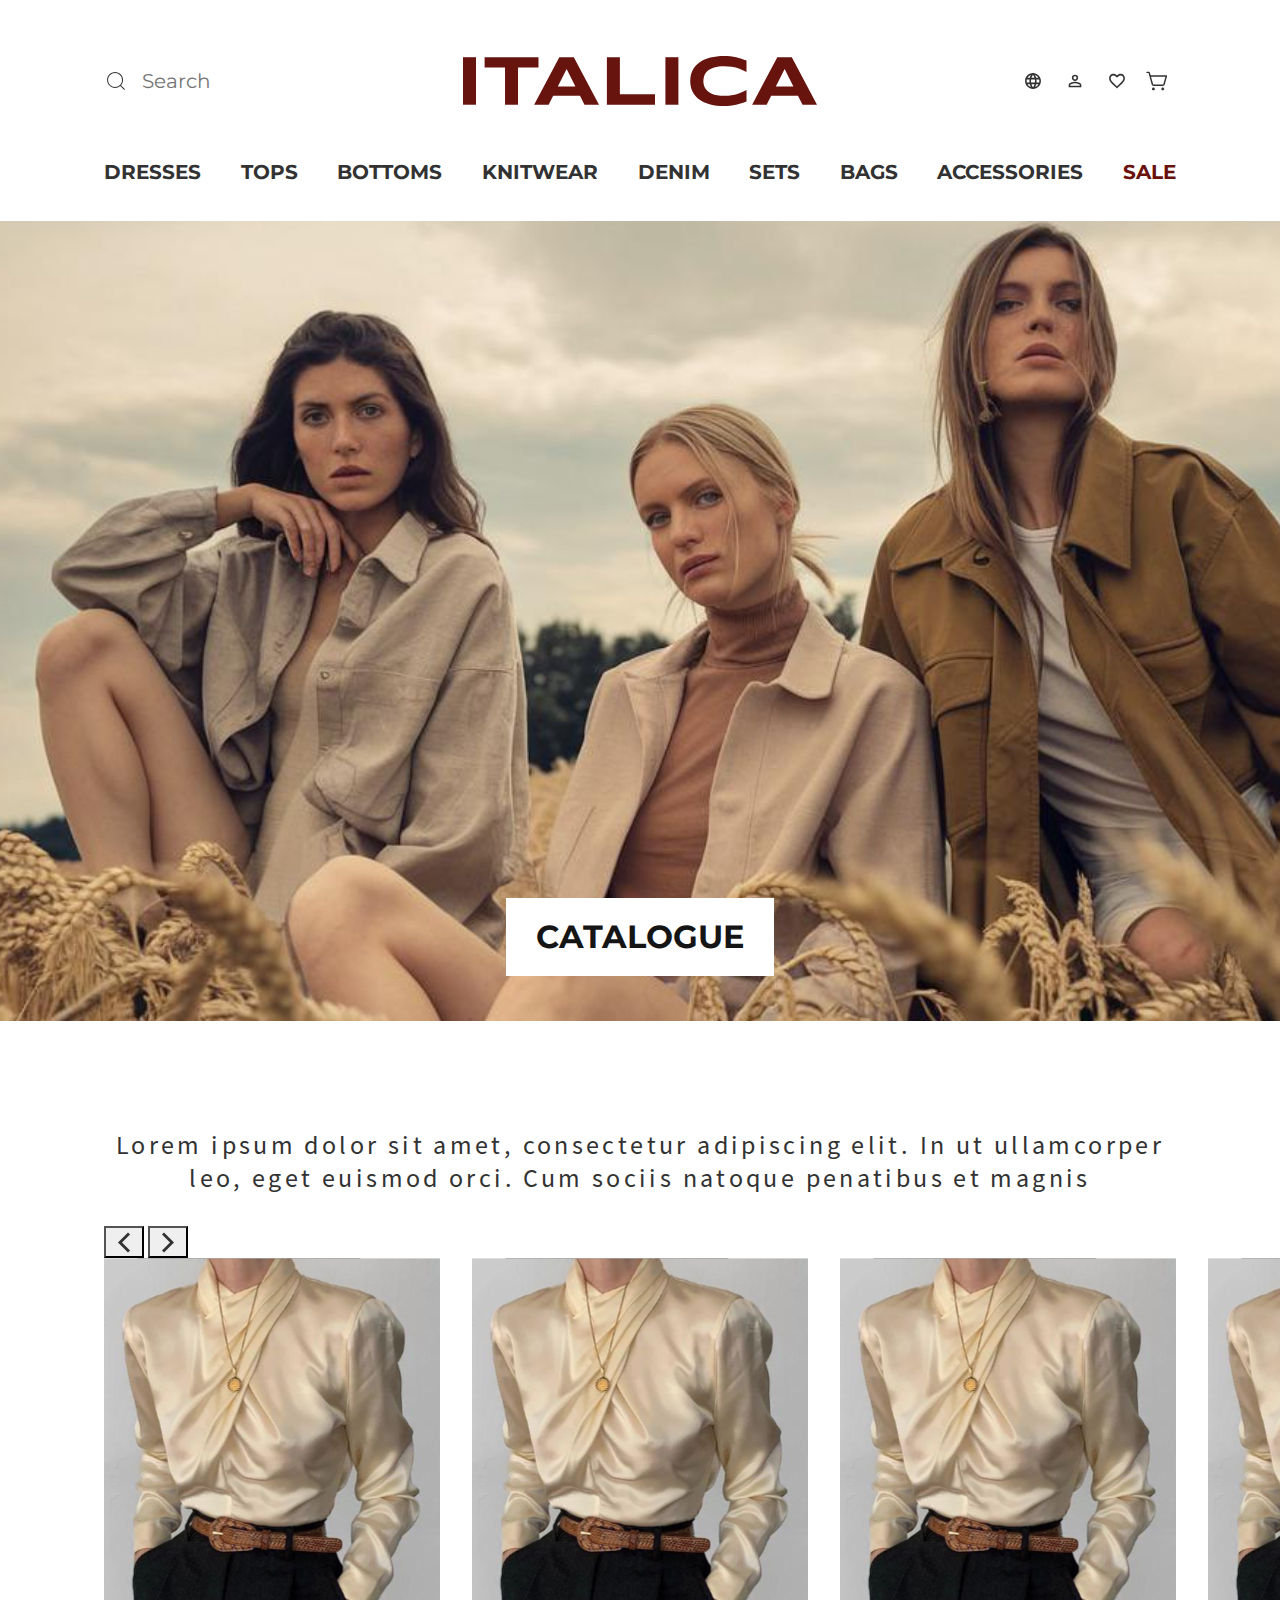
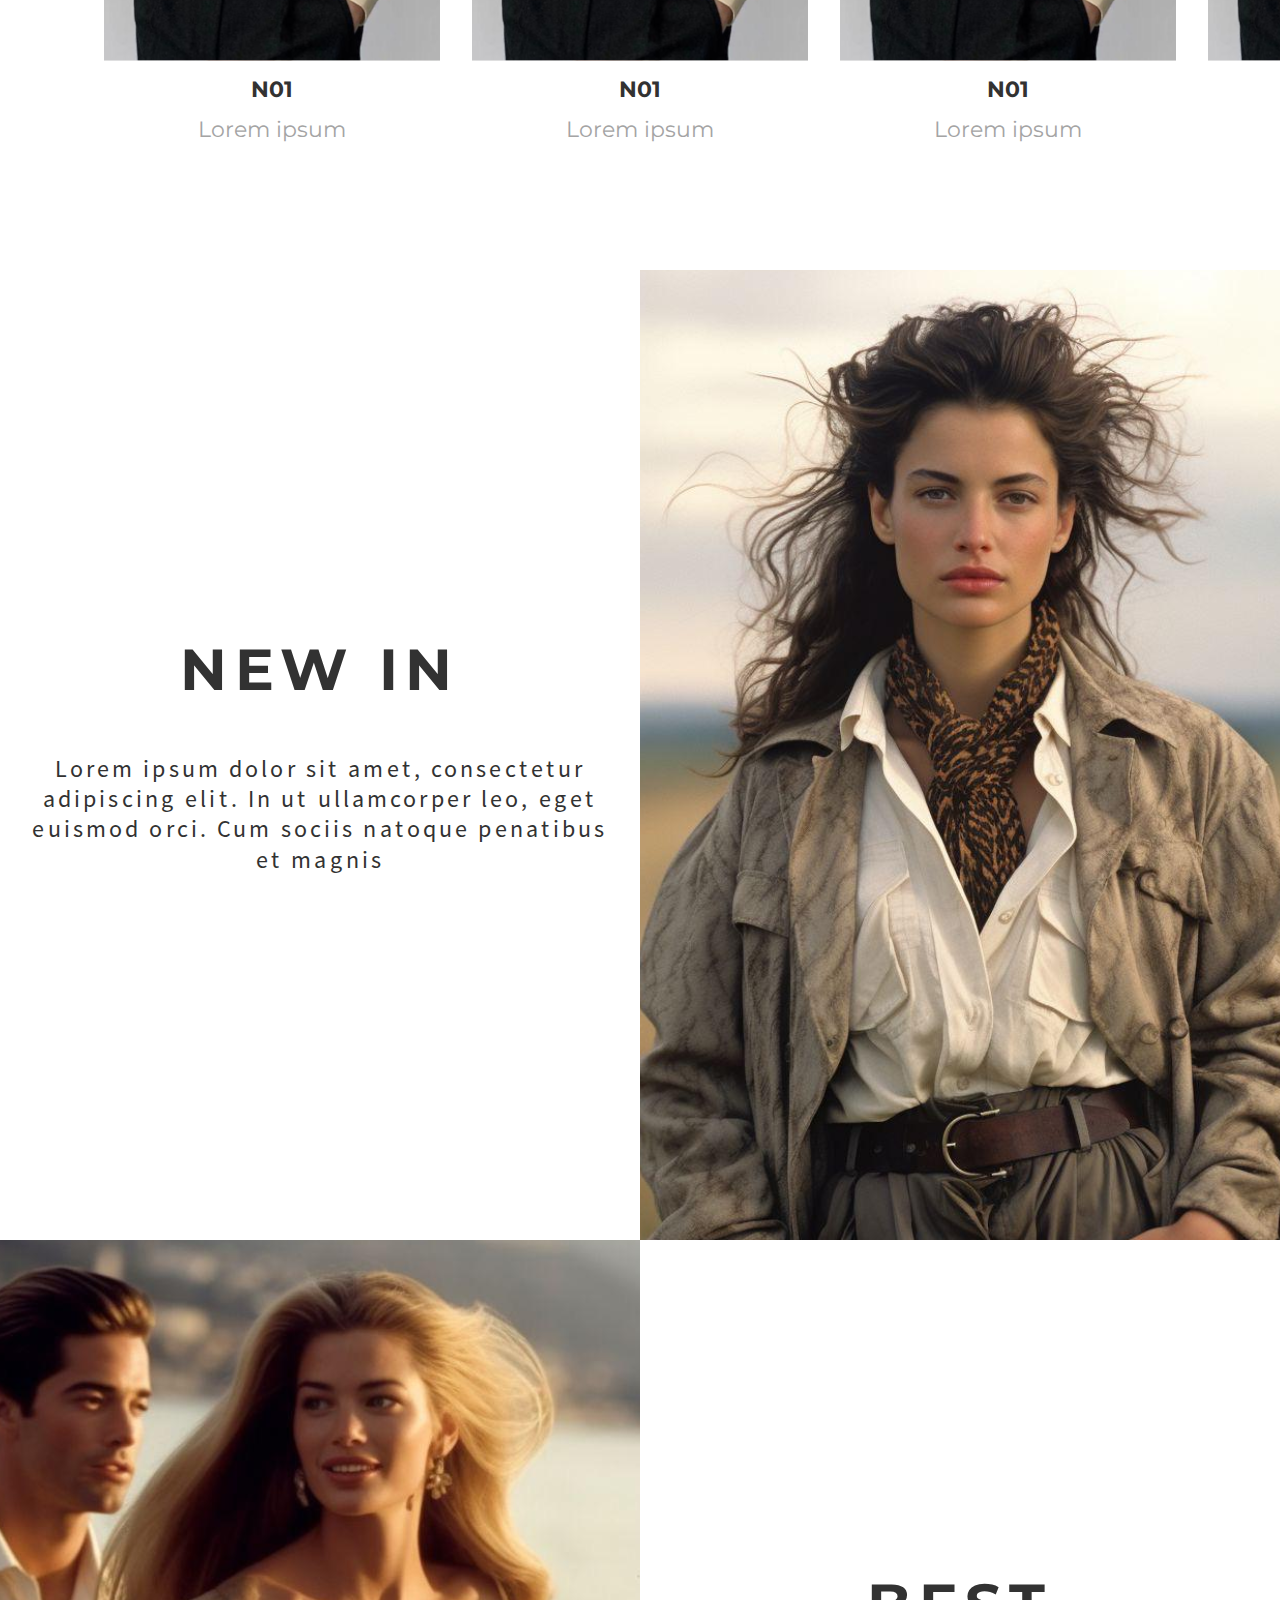
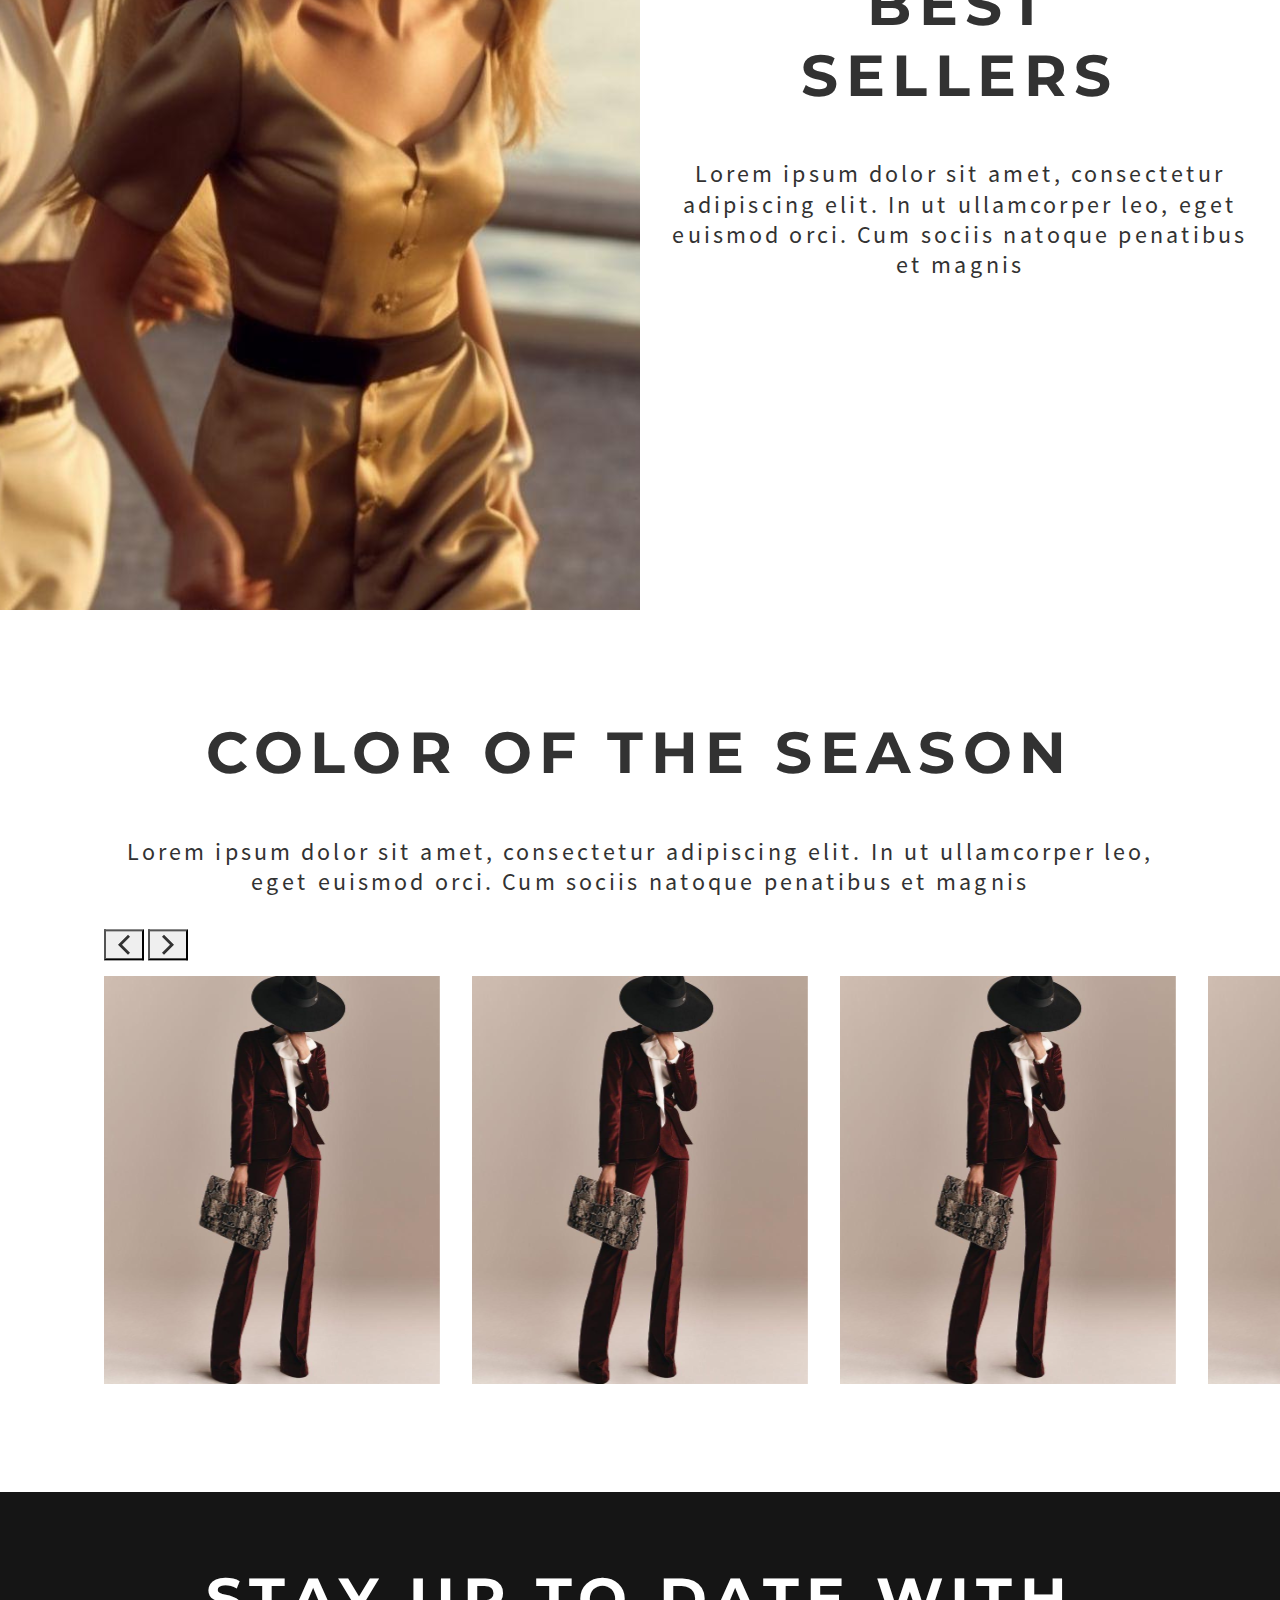
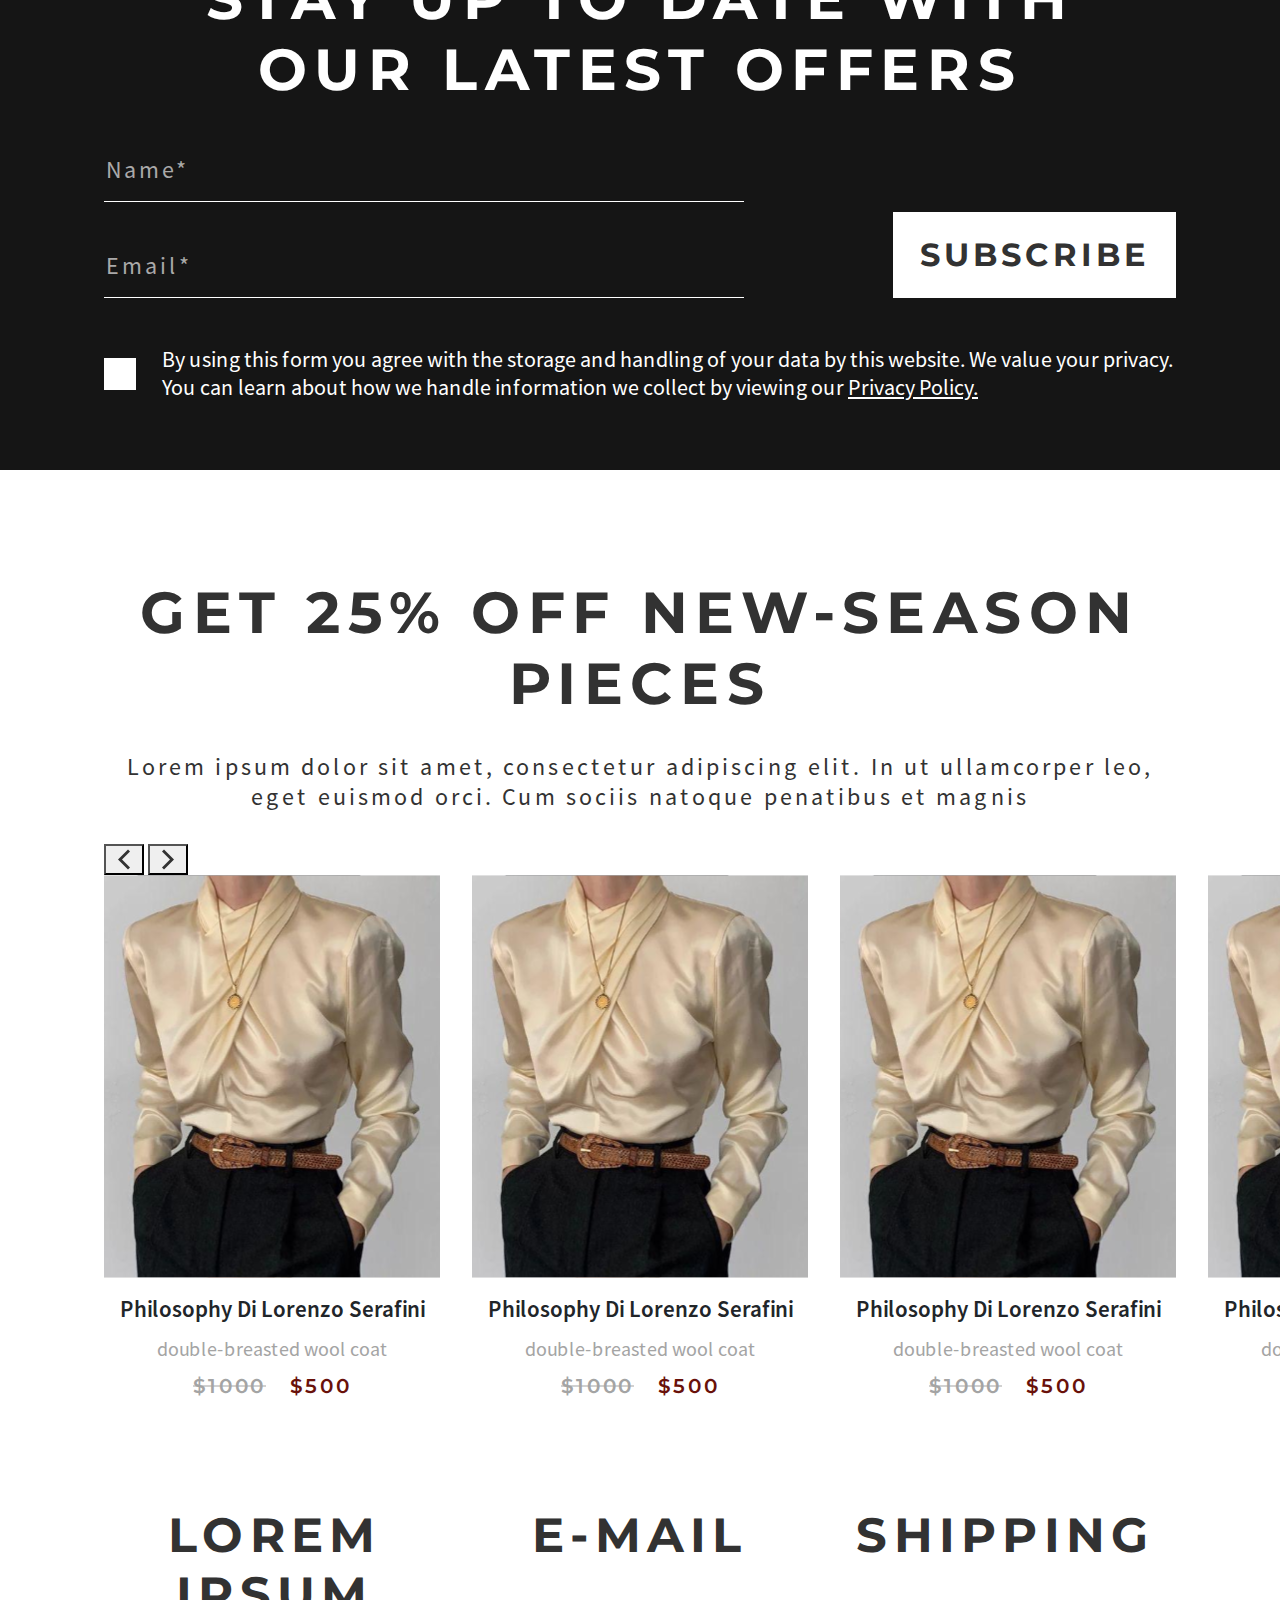
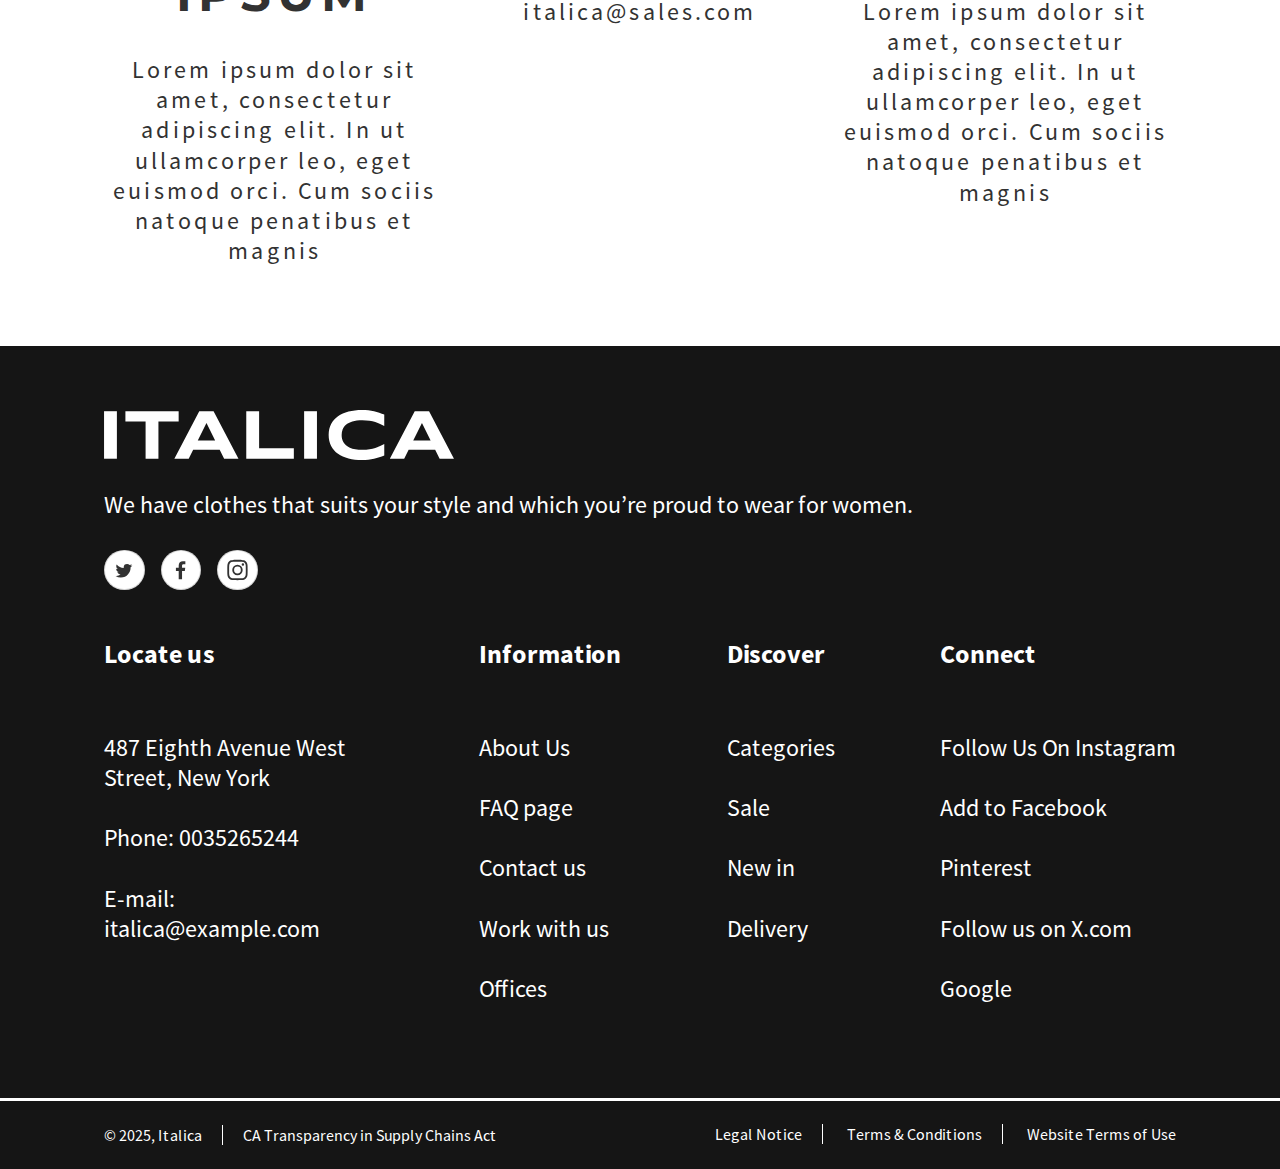
==== index.html @ cd28554a "Initial commit" ====
<!doctype html>
<html lang="en">
  <head>
    <meta charset="utf-8">
    <meta name="viewport" content="width=device-width, initial-scale=1">
    <title>Italica</title>
    <!-- Links -->
    <link href="https://cdn.jsdelivr.net/npm/bootstrap@5.3.3/dist/css/bootstrap.min.css" rel="stylesheet" integrity="sha384-QWTKZyjpPEjISv5WaRU9OFeRpok6YctnYmDr5pNlyT2bRjXh0JMhjY6hW+ALEwIH" crossorigin="anonymous">
    <link rel="stylesheet" href="assets/css/slick.css">
    <link rel="stylesheet" href="style.css">
  </head>
  <body>
    <!-- Content -->
    <!--Head-->
    <head>
        <!--Nav-->
        <nav class="top-nav">
            <div class="container">
                <div class="top-nav-wrapper row">
                    <div class="col">
                        <div class="top-nav-search">                     
                            <form action="#">
                                <button type="submit" class="nav-search-btn">
                                    <img src="assets/img/circum_search.svg" alt="loop" type="submit">
                                </button>      
                                <input type="text" placeholder="Search">
                            </form>
                        </div>
                    </div>
                    <div class="col top-nav-logo-wrapper">
                        <div class="top-nav-logo">
                            <a href="#">
                                <img src="assets/img/logo.svg" alt="logo">
                            </a>
                        </div>
                    </div>
                    <div class="col top-nav-buttons-wrapper">
                        <div class="top-nav-buttons">
                            <a href="#">
                                <img src="assets/img/language.svg" alt="language">
                            </a>
                            <a href="#">
                                <img src="assets/img/Profile.svg" alt="profile">
                            </a>
                            <a href="#">
                                <img src="assets/img/heart.svg" alt="heart">
                            </a>
                            <a href="#">
                                <img src="assets/img/cart.svg" alt="cart">
                            </a>        
                        </div>
                    </div>       
                </div>
            </div>
        </nav>
        <!--Cat-Nav-->
        <div class="cat-nav">
            <div class="container">
                <div class="cat-nav-wrapper">
                    <div class="cat-nav-item">
                        <a href="#">Dresses</a>
                    </div>
                    <div class="cat-nav-item">
                        <a href="#">Tops</a>
                    </div>
                    <div class="cat-nav-item">
                        <a href="#">BOTTOMS</a>
                    </div>
                    <div class="cat-nav-item">
                        <a href="#">KNitwear</a>
                    </div>
                    <div class="cat-nav-item">
                        <a href="#">denim</a>
                    </div>
                    <div class="cat-nav-item">
                        <a href="#">Sets</a>
                    </div>
                    <div class="cat-nav-item">
                        <a href="#">bags</a>
                    </div>
                    <div class="cat-nav-item">
                        <a href="#">Accessories</a>
                    </div>
                    <div class="cat-nav-item colored">
                        <a href="#">SALE</a>
                    </div>
                </div>
            </div>
        </div>
    </head>
    <!--Main-->
    <main>
        <!--Banner-->
        <section class="banner"
        style="background-image: url('assets/img/banner.svg');">
            <div class="container">
                <div class="banner-content">
                    <a href="#">
                        <button class="banner-btn">CATALOGUE</button>
                    </a>
                </div>
            </div>
        </section>
        <!--Products-->
        <section class="products">
            <div class="container">
                <div class="products-title">
                    <p>Lorem ipsum dolor sit amet, consectetur adipiscing elit. In ut ullamcorper leo, eget euismod orci. Cum sociis natoque penatibus et magnis</p>
                </div>
                <div class="products-slider-wrapper">
                    <button class="products-prev">
                        <svg xmlns="http://www.w3.org/2000/svg" width="24" height="25" fill="none" viewBox="0 0 24 25">
                            <path fill="#323232" d="m18 20.5-2 2-10-9.999L16 2.5l2 2-8 8 8 8Z"/>
                        </svg>                          
                    </button>
                    <button class="products-next">
                        <svg xmlns="http://www.w3.org/2000/svg" width="24" height="25" fill="none" viewBox="0 0 24 25">
                            <path fill="#323232" d="m6 20.5 2 2 10-9.999L8 2.5l-2 2 8 8-8 8Z"/>
                        </svg>                          
                    </button>                      
                    <div class="products-slider">
                        <div class="products-slide">
                            <div class="products-slide-image"
                            style="background: url(assets/img/product1.svg);">
                                <a href="#"></a>
                            </div>
                            <h3>N01</h3>
                            <p>Lorem ipsum</p>
                        </div>
                        <div class="products-slide">
                            <div class="products-slide-image"
                            style="background: url(assets/img/product1.svg);">
                                <a href="#"></a>
                            </div>
                            <h3>N01</h3>
                            <p>Lorem ipsum</p>
                        </div>
                        <div class="products-slide">
                            <div class="products-slide-image"
                            style="background: url(assets/img/product1.svg);">
                                <a href="#"></a>
                            </div>
                            <h3>N01</h3>
                            <p>Lorem ipsum</p>
                        </div>
                        <div class="products-slide">
                            <div class="products-slide-image"
                            style="background: url(assets/img/product1.svg);">
                                <a href="#"></a>
                            </div>
                            <h3>N01</h3>
                            <p>Lorem ipsum</p>
                        </div>
                        <div class="products-slide">
                            <div class="products-slide-image"
                            style="background: url(assets/img/product1.svg);">
                                <a href="#"></a>
                            </div>
                            <h3>N01</h3>
                            <p>Lorem ipsum</p>
                        </div>                
                    </div>
                </div>
            </div>
        </section>
        <!--Blocks-->
        <section class="blocks">
            <div class="blocks-item row">
                <div class="col-6">
                    <div class="blocks-text">
                        <h2>NEW IN</h2>
                        <p>Lorem ipsum dolor sit amet, consectetur adipiscing elit. In ut ullamcorper leo, eget euismod orci. Cum sociis natoque penatibus et magnis</p>
                    </div>
                </div>
                <div class="col-6">
                    <div class="blocks-image"
                    style="background: url(assets/img/block1.svg);">
                    </div>
                </div>
            </div>
            <div class="blocks-item row">
                <div class="col-6">
                    <div class="blocks-image"
                    style="background: url(assets/img/block2.svg);">
                    </div>
                </div>
                <div class="col-6">
                    <div class="blocks-text">
                        <h2>BEST <br> SELLERS</h2>
                        <p>Lorem ipsum dolor sit amet, consectetur adipiscing elit. In ut ullamcorper leo, eget euismod orci. Cum sociis natoque penatibus et magnis</p>
                    </div>
                </div>     
            </div>
        </section>
        <!--Season-->
        <section class="season">
            <div class="container">
                <div class="season-title">
                    <h2>Color of the season</h2>
                    <p>Lorem ipsum dolor sit amet, consectetur adipiscing elit. In ut ullamcorper leo, eget euismod orci. Cum sociis natoque penatibus et magnis</p>
                </div>
                <div class="season-slider-wrapper">
                    <button class="season-prev">
                        <svg xmlns="http://www.w3.org/2000/svg" width="24" height="25" fill="none" viewBox="0 0 24 25">
                            <path fill="#323232" d="m18 20.5-2 2-10-9.999L16 2.5l2 2-8 8 8 8Z"/>
                        </svg>                          
                    </button>
                    <button class="season-next">
                        <svg xmlns="http://www.w3.org/2000/svg" width="24" height="25" fill="none" viewBox="0 0 24 25">
                            <path fill="#323232" d="m6 20.5 2 2 10-9.999L8 2.5l-2 2 8 8-8 8Z"/>
                        </svg>                          
                    </button>                      
                    <div class="season-slider">
                        <div class="season-slide">
                            <div class="season-slide-image"
                            style="background: url(assets/img/season.svg);">
                                <a href="#"></a>
                            </div>
                        </div>    
                        <div class="season-slide">
                            <div class="season-slide-image"
                            style="background: url(assets/img/season.svg);">
                                <a href="#"></a>
                            </div>
                        </div>   
                        <div class="season-slide">
                            <div class="season-slide-image"
                            style="background: url(assets/img/season.svg);">
                                <a href="#"></a>
                            </div>
                        </div>   
                        <div class="season-slide">
                            <div class="season-slide-image"
                            style="background: url(assets/img/season.svg);">
                                <a href="#"></a>
                            </div>
                        </div>           
                    </div>
                </div>
            </div>
        </section>
        <!--Offer-->
        <section class="offer">
            <div class="container">
                <h2>STAY UP TO DATE WITH <br> OUR LATEST OFFERS</h2>
                <form action="#" class="offer-form">
                    <div class="offer-form-inputs">
                        <input type="text" placeholder="Name*" required>
                        <input type="text" placeholder="Email*" class="offer-form-input-mail" required>
                        <button type="submit" class="offer-form-btn">SUBSCRIBE</button>
                    </div>                   
                    <div class="offer-form-privacy">
                        <label class="custom-checkbox">
                            <input type="checkbox" class="custom-checkbox-input" required>
                            <span class="custom-checkbox-box"></span>
                        </label> 
                        <p>By using this form you agree with the storage and handling of your data by this website. 
                            We value your privacy. You can learn about how we handle information we collect by
                             viewing our <a href="#">Privacy Policy.</a></p>
                    </div>             
                </form>
            </div>
        </section>
        <!--Sales-->
        <section class="sales">
            <div class="container">
                <div class="sales-title">
                    <h2>Get 25% off new-season pieces</h2>
                    <p>Lorem ipsum dolor sit amet, consectetur adipiscing elit. In ut ullamcorper leo, eget euismod orci. Cum sociis natoque penatibus et magnis</p>
                </div>
                <div class="sales-slider-wrapper">
                    <button class="sales-prev">
                        <svg xmlns="http://www.w3.org/2000/svg" width="24" height="25" fill="none" viewBox="0 0 24 25">
                            <path fill="#323232" d="m18 20.5-2 2-10-9.999L16 2.5l2 2-8 8 8 8Z"/>
                        </svg>                          
                    </button>
                    <button class="sales-next">
                        <svg xmlns="http://www.w3.org/2000/svg" width="24" height="25" fill="none" viewBox="0 0 24 25">
                            <path fill="#323232" d="m6 20.5 2 2 10-9.999L8 2.5l-2 2 8 8-8 8Z"/>
                        </svg>                          
                    </button>                      
                    <div class="sales-slider">
                        <div class="sales-slide">
                            <div class="sales-slide-image"
                            style="background: url(assets/img/product1.svg);">
                                <a href="#"></a>
                            </div>
                            <h3>Philosophy Di Lorenzo Serafini</h3>
                            <p>double-breasted wool coat</p>
                            <div class="sales-slide-price">
                                <span class="sales-slide-price-1">$1000</span>
                                <span class="sales-slide-price-2">$500</span>
                            </div>
                        </div>
                        <div class="sales-slide">
                            <div class="sales-slide-image"
                            style="background: url(assets/img/product1.svg);">
                                <a href="#"></a>
                            </div>
                            <h3>Philosophy Di Lorenzo Serafini</h3>
                            <p>double-breasted wool coat</p>
                            <div class="sales-slide-price">
                                <span class="sales-slide-price-1">$1000</span>
                                <span class="sales-slide-price-2">$500</span>
                            </div>
                        </div>
                        <div class="sales-slide">
                            <div class="sales-slide-image"
                            style="background: url(assets/img/product1.svg);">
                                <a href="#"></a>
                            </div>
                            <h3>Philosophy Di Lorenzo Serafini</h3>
                            <p>double-breasted wool coat</p>
                            <div class="sales-slide-price">
                                <span class="sales-slide-price-1">$1000</span>
                                <span class="sales-slide-price-2">$500</span>
                            </div>
                        </div>
                        <div class="sales-slide">
                            <div class="sales-slide-image"
                            style="background: url(assets/img/product1.svg);">
                                <a href="#"></a>
                            </div>
                            <h3>Philosophy Di Lorenzo Serafini</h3>
                            <p>double-breasted wool coat</p>
                            <div class="sales-slide-price">
                                <span class="sales-slide-price-1">$1000</span>
                                <span class="sales-slide-price-2">$500</span>
                            </div>
                        </div>
                        <div class="sales-slide">
                            <div class="sales-slide-image"
                            style="background: url(assets/img/product1.svg);">
                                <a href="#"></a>
                            </div>
                            <h3>Philosophy Di Lorenzo Serafini</h3>
                            <p>double-breasted wool coat</p>
                            <div class="sales-slide-price">
                                <span class="sales-slide-price-1">$1000</span>
                                <span class="sales-slide-price-2">$500</span>
                            </div>
                        </div>                
                    </div>
                </div>
            </div>
        </section>
        <!--Info-->
        <section class="info">
            <div class="container">
                <div class="info-items-wrapper row">
                    <div class="col-xl-4">
                        <div class="info-item">
                            <h3>Lorem ipsum</h3>
                            <p>Lorem ipsum dolor sit amet, consectetur adipiscing elit. In ut ullamcorper leo, eget euismod orci. Cum sociis natoque penatibus et magnis</p>
                        </div>
                    </div>
                    <div class="col-xl-4">
                        <div class="info-item">
                            <h3>E-MAIL</h3>
                            <a href="#">italica@sales.com</a>
                        </div>
                    </div>
                    <div class="col-xl-4">
                        <div class="info-item">
                            <h3>Shipping</h3>
                            <p>Lorem ipsum dolor sit amet, consectetur adipiscing elit. In ut ullamcorper leo, eget euismod orci. Cum sociis natoque penatibus et magnis</p>
                        </div>  
                    </div>
                </div>
            </div>
        </section>
    </main>
    <!--Footer-->
    <footer>
        <div class="container">
            <div class="footer-content-wrapper">
                <div class="footer-col footer-first-col">
                    <img src="assets/img/footer-logo.svg" class="footer-logo" alt="logo">
                    <p>We have clothes that suits your style and which you’re proud to wear for women.</p>
                    <div class="footer-buttons">
                        <a href="#">
                            <div class="footer-button">
                                <svg xmlns="http://www.w3.org/2000/svg" width="18" height="15" fill="none" viewBox="0 0 18 15">
                                    <path fill="#323232" d="M17.312 2.474a7.654 7.654 0 0 1-1.99.558c.698-.419 1.256-1.082 1.5-1.885a7.566 7.566 0 0 1-2.2.838A3.48 3.48 0 0 0 12.11.902a3.428 3.428 0 0 0-3.422 3.422c0 .28.035.524.105.769a9.784 9.784 0 0 1-7.089-3.597c-.28.524-.454 1.082-.454 1.711A3.42 3.42 0 0 0 2.786 6.07a4.04 4.04 0 0 1-1.572-.419v.035a3.45 3.45 0 0 0 2.759 3.387c-.28.07-.594.105-.908.105-.21 0-.454-.035-.664-.07.454 1.362 1.711 2.375 3.213 2.375-1.187.907-2.654 1.466-4.26 1.466-.28 0-.559 0-.803-.035a9.717 9.717 0 0 0 5.272 1.537c6.32 0 9.778-5.238 9.778-9.777V4.22a6.272 6.272 0 0 0 1.71-1.746Z"/>
                                </svg>  
                            </div>                         
                        </a>
                        <a href="#">
                            <div class="footer-button">
                                <svg xmlns="http://www.w3.org/2000/svg" width="11" height="19" fill="none" viewBox="0 0 11 19">
                                    <path fill="#323232" d="M3.708 18.318v-8.293H.917V6.793h2.79V4.41c0-2.766 1.69-4.272 4.157-4.272 1.182 0 2.198.088 2.494.127v2.89l-1.711.001c-1.342 0-1.602.638-1.602 1.574v2.063h3.2l-.416 3.232H7.045v8.293H3.708Z"/>
                                </svg>  
                            </div>                                
                        </a>
                        <a href="#">
                            <div class="footer-button">
                                <svg xmlns="http://www.w3.org/2000/svg" width="21" height="22" fill="none" viewBox="0 0 21 22">
                                    <path fill="#323232" d="M10.462 2.67c2.713 0 3.034.011 4.106.06a5.637 5.637 0 0 1 1.887.35 3.364 3.364 0 0 1 1.929 1.928c.224.605.342 1.243.35 1.887.048 1.072.059 1.394.059 4.107s-.01 3.034-.06 4.106a5.635 5.635 0 0 1-.349 1.887 3.364 3.364 0 0 1-1.929 1.929 5.638 5.638 0 0 1-1.887.35c-1.071.048-1.392.058-4.106.058-2.713 0-3.035-.01-4.106-.059a5.638 5.638 0 0 1-1.887-.35 3.366 3.366 0 0 1-1.929-1.928 5.636 5.636 0 0 1-.35-1.887c-.048-1.072-.059-1.393-.059-4.106s.01-3.035.06-4.107a5.637 5.637 0 0 1 .35-1.887A3.365 3.365 0 0 1 4.468 3.08a5.637 5.637 0 0 1 1.887-.35c1.072-.049 1.393-.06 4.106-.06Zm0-1.83c-2.758 0-3.105.01-4.19.06a7.46 7.46 0 0 0-2.467.473 4.977 4.977 0 0 0-1.799 1.172 4.978 4.978 0 0 0-1.173 1.8 7.46 7.46 0 0 0-.472 2.468C.312 7.896.3 8.243.3 11s.011 3.106.06 4.19a7.46 7.46 0 0 0 .473 2.467 4.977 4.977 0 0 0 1.172 1.8 4.978 4.978 0 0 0 1.8 1.172 7.46 7.46 0 0 0 2.468.472c1.084.049 1.43.061 4.189.061 2.76 0 3.106-.011 4.19-.06a7.46 7.46 0 0 0 2.467-.473 5.202 5.202 0 0 0 2.971-2.973c.296-.79.456-1.624.472-2.467.049-1.083.06-1.43.06-4.189 0-2.758-.011-3.105-.06-4.19a7.46 7.46 0 0 0-.473-2.467 4.978 4.978 0 0 0-1.172-1.8 4.978 4.978 0 0 0-1.8-1.172A7.46 7.46 0 0 0 14.651.9C13.567.85 13.22.84 10.461.84Z"/>
                                    <path fill="#323232" d="M10.464 5.785a5.218 5.218 0 1 0 0 10.436 5.218 5.218 0 0 0 0-10.436Zm0 8.605a3.387 3.387 0 1 1 0-6.774 3.387 3.387 0 0 1 0 6.774Zm5.423-7.593a1.22 1.22 0 1 0 0-2.439 1.22 1.22 0 0 0 0 2.44Z"/>
                                </svg>   
                            </div>                                                           
                        </a>
                    </div>
                </div>
                <div class="footer-col">
                    <h6>Locate us</h6>
                    <p>487 Eighth Avenue West Street, New York</p>
                    <p>Phone: 0035265244</p>
                    <p>E-mail: italica@example.com</p>
                </div>
                <div class="footer-col footer-def-col">
                    <h6>Information</h6>
                    <a href="#">About Us</a>
                    <a href="#">FAQ page</a>
                    <a href="#">Contact us</a>
                    <a href="#">Work with us</a>
                    <a href="#">Offices</a>
                </div>
                <div class="footer-col footer-def-col">
                    <h6>Discover</h6>
                    <a href="#">Categories</a>
                    <a href="#">Sale</a>
                    <a href="#">New in</a>
                    <a href="#">Delivery</a>
                </div>
                <div class="footer-col footer-def-col">
                    <h6>Connect</h6>
                    <a href="#">Follow Us On Instagram</a>
                    <a href="#">Add to Facebook</a>
                    <a href="#">Pinterest</a>
                    <a href="#">Follow us on X.com</a>
                    <a href="#">Google</a>
                </div>
            </div>      
        </div>
        <div class="footer-devider"></div>
        <div class="container">
            <div class="footer-lower">
                <div class="footer-copy">
                    <p>© 2025, Italica</p>
                    <p>CA Transparency in Supply Chains Act</p>
                </div>
                <div class="footer-lower-links">
                    <a href="#">Legal Notice</a>
                    <a href="#">Terms & Conditions</a>
                    <a href="#">Website Terms of Use</a>
                </div>
            </div>
        </div>
    </footer>
    
    <!-- Scripts -->
    <script src="https://code.jquery.com/jquery-3.7.1.min.js" integrity="sha256-/JqT3SQfawRcv/BIHPThkBvs0OEvtFFmqPF/lYI/Cxo=" crossorigin="anonymous"></script>
    <script src="https://cdn.jsdelivr.net/npm/@popperjs/core@2.11.8/dist/umd/popper.min.js" integrity="sha384-I7E8VVD/ismYTF4hNIPjVp/Zjvgyol6VFvRkX/vR+Vc4jQkC+hVqc2pM8ODewa9r" crossorigin="anonymous"></script>
    <script src="https://cdn.jsdelivr.net/npm/bootstrap@5.3.3/dist/js/bootstrap.min.js" integrity="sha384-0pUGZvbkm6XF6gxjEnlmuGrJXVbNuzT9qBBavbLwCsOGabYfZo0T0to5eqruptLy" crossorigin="anonymous"></script>
    <script src="assets/js/slick.min.js"></script>
    <script src="assets/js/sliders.js"></script>
</body>
</html>
---- style.css ----
/*Fonts*/
@font-face {
    font-family: 'SourceSansPro';
    src: url('assets/fonts/SourceSansPro-Bold.woff2') format('woff2');
    font-weight: 700;
    font-style: normal;
}
  
@font-face {
    font-family: 'SourceSansPro';
    src: url('assets/fonts/SourceSansPro-Light.woff2') format('woff2');
    font-weight: 300;
    font-style: normal;
}
  
@font-face {
    font-family: 'SourceSansPro';
    src: url('assets/fonts/SourceSansPro-Regular.woff2') format('woff2');
    font-weight: 400;
    font-style: normal;
}
  
@font-face {
    font-family: 'SourceSansPro';
    src: url('assets/fonts/SourceSansPro-Semibold.woff2') format('woff2');
    font-weight: 600;
    font-style: normal;
}
  
@font-face {
    font-family: 'Montserrat';
    src: url('assets/fonts/Montserrat-Light.woff2') format('woff2');
    font-weight: 300;
    font-style: normal;
}
  
@font-face {
    font-family: 'Montserrat';
    src: url('assets/fonts/Montserrat-Medium.woff2') format('woff2');
    font-weight: 500;
    font-style: normal;
}
  
@font-face {
    font-family: 'Montserrat';
    src: url('assets/fonts/Montserrat-Bold.woff2') format('woff2');
    font-weight: 700;
    font-style: normal;
}
  
@font-face {
    font-family: 'Montserrat';
    src: url('assets/fonts/Montserrat-Regular.woff2') format('woff2');
    font-weight: 400;
    font-style: normal;
}
  
@font-face {
    font-family: 'Montserrat';
    src: url('assets/fonts/Montserrat-SemiBold.woff2') format('woff2');
    font-weight: 600;
    font-style: normal;
}
/*Global*/
body {
    font-family: 'Montserrat', sans-serif;
}

/*Nav*/
.top-nav {
    background-color: #fff;
    padding-top: 40px;
}
.top-nav-wrapper {
    display: flex;
    justify-content: space-between;
    align-items: center;
    padding: 1rem 0;
}
.nav-search-btn {
    border: 0;
    outline: 0;
    background: transparent;
    margin-right: 12px;
    padding: 0;
}
.top-nav-search form{
    display: flex;
    align-items: center;
}
.top-nav-search input {
    border: 0;
    outline: 0;
    background: transparent;
    font-size: 20px;
    font-weight: 400;
    color: #323232;
    border-bottom: 1px solid #fff;
    max-width: 240px;
}
.top-nav-search input:focus {
    border-bottom: 1px solid #A4A4A4;
}
.top-nav-logo-wrapper {
    display: flex;
    justify-content: center;
}
.top-nav-buttons-wrapper {
    display: flex;
    justify-content: flex-end;
}
.top-nav-buttons {
    display: flex;
    align-items: center;
}
.top-nav-buttons img {
    width: 20px;
    height: 20px;
    margin: 11px;
}
.top-nav-buttons a:last-child img {
    margin: 7px;
    width: 24px;
    height: 24px;
}
.top-nav-buttons a {
    transition: .3s;
    border-radius: 8px;
}
.top-nav-buttons a:hover {
    background: #F4F4F4;
}
.cat-nav {
    background-color: #fff;
}
.cat-nav-wrapper {
    display: flex;
    justify-content: space-between;
    align-items: center;
}
.cat-nav-item {
    padding: 34.5px 0;
}
.cat-nav-item a {
    text-decoration: none;
    text-transform: uppercase;
    font-weight: 700;
    color: #323232;
    font-size: 20px;
}
.cat-nav-item.colored a{
    color: #69110A;
}
/*Banner*/
.banner {
    height: 800px;
    background-position: center !important;
    background-repeat: no-repeat !important;
    background-size: cover !important;
    margin-bottom: 108px;
}
.banner .container {
    height: 100%;
}
.banner-content {
    width: 100%;
    height: 100%;
    display: flex;
    justify-content: center;
    align-items: flex-end;
    padding-bottom: 45px;
}
.banner-btn {
    background-color: #fff;
    color: #151515;
    padding: 15px 30px;
    border: 0;
    outline: 0;
    text-transform: uppercase;
    cursor: pointer;
    font-size: 32px;
    font-weight: 700;
    text-align: center;
    transition: .3s;
}
.banner-btn:hover {
    background: #323232;
    color: #fff;
}
/*Products*/
.products {
    margin-bottom: 108px;
}
.products-title {
    text-align: center;
    margin: 0 auto;
    margin-bottom: 32px;
    max-width: 1294px;
}
.products-title p {
    font-family: 'SourceSansPro';
    margin-bottom: 0;
    color: #323232;
    font-size: 26px;
    font-weight: 400;
    line-height: 32.68px;
    letter-spacing: 0.13em;
}
.products-slider-wrapper {
    position: relative;
}
.products-slide {
    text-align: center;
}
.products-slider {
    display: flex;
}
.products-slide {
    flex: 1 0 auto;
    margin-right: 60px;
}
.products-slide:last-of-type {
    margin-right: 0;
}
.products-slide-image {
    width: 100%;
    height: 480px;
    background-position: center !important;
    background-repeat: no-repeat !important;
    background-size: cover !important;
    margin-bottom: 16px;
    min-width: 400px;
    position: relative;
}
.products-slide-image a {
    width: 100%;
    height: 100%;
    position: absolute;
    left: 0;
}
.products-slide h3 {
    font-size: 22px;
    font-weight: 700;
    margin-bottom: 10px;
    color: #323232;
}
.products-slide p {
    font-size: 22px;
    font-weight: 400;
    color: #A4A4A4;
}
.products-slider-wrapper .slick-arrow {
    background: #fff;
    border: 0;
    width: 58px;
    height: 58px;
    display: flex;
    align-items: center;
    justify-content: center;
    position: absolute;
    transition: .3s;
}
.products-slider-wrapper .slick-arrow:hover{
    background: #323232;
}
.products-slider-wrapper svg path {
    transition: .3s;
}
.products-slider-wrapper .slick-arrow:hover svg path {
    fill: #fff;
}
.products-slider-wrapper .products-prev {
    top: 208px;
    left: -58px;
}
.products-slider-wrapper .products-next {
    top: 208px;
    right: -58px;
}
/*Blocks*/
.blocks {
    margin-bottom: 108px;
}
.blocks-item {
    margin: 0;
    padding: 0;
}
.blocks-item .col-6{
    padding: 0;
    margin: 0;
}
.blocks-image {
    height: 970px;
    background-position: center !important;
    background-repeat: no-repeat !important;
    background-size: cover !important;
}
.blocks-text {
    width: 100%;
    height: 100%;
    display: flex;
    flex-direction: column;
    align-items: center;
    justify-content: center;
    text-align: center;
}
.blocks-text h2 {
    font-size: 58px;
    font-weight: 700;
    line-height: 70.7px;
    letter-spacing: 0.13em;
    margin-bottom: 48px;
    text-transform: uppercase;
    color: #323232;
}
.blocks-text p {
    font-family: 'SourceSansPro';
    font-size: 24px;
    font-weight: 400;
    line-height: 30.17px;
    letter-spacing: 0.13em;
    margin-bottom: 0;
    max-width: 816px;
    color: #323232;
}
/*Season*/
.season {
    margin-bottom: 108px;
}
.season-slider-wrapper {
    position: relative;
}
.season-slide {
    text-align: center;
}
.season-slider {
    display: flex;
}
.season-slide {
    flex: 1 0 auto;
    margin-right: 71.4px;
}
.season-slide:last-of-type {
    margin-right: 0;
}
.season-slide-image {
    width: 100%;
    height: 662px;
    background-position: center !important;
    background-repeat: no-repeat !important;
    background-size: cover !important;
    min-width: 545.33px;
    position: relative;
}
.season-slide-image a {
    width: 100%;
    height: 100%;
    position: absolute;
    left: 0;
}
.season-slider-wrapper .slick-arrow {
    background: #fff;
    border: 0;
    width: 58px;
    height: 58px;
    display: flex;
    align-items: center;
    justify-content: center;
    position: absolute;
    transition: .3s;
}
.season-slider-wrapper .slick-arrow:hover{
    background: #323232;
}
.season-slider-wrapper svg path {
    transition: .3s;
}
.season-slider-wrapper .slick-arrow:hover svg path {
    fill: #fff;
}
.season-slider-wrapper .season-prev {
    top: 50%;
    left: -58px;
    transform: translateY(-50%);
}
.season-slider-wrapper .season-next {
    top: 50%;
    transform: translateY(-50%);
    right: -58px;
}
.season-title {
    text-align: center;
    margin-bottom: 48px;
}
.season-title h2 {
    font-size: 58px;
    font-weight: 700;
    line-height: 70.7px;
    letter-spacing: 0.13em;
    color: #323232;
    margin-bottom: 48px;
    text-transform: uppercase;
}
.season-title p {
    font-family: 'SourceSansPro';
    font-size: 24px;
    font-weight: 400;
    line-height: 30.17px;
    letter-spacing: 0.13em;
    margin-bottom: 0;
    max-width: 1350px;
    margin: 0 auto;
    color: #323232;
}
/*Offer*/
.offer {
    height: 578px;
    background: #151515;
    margin-bottom: 108px;
    padding: 72px 0;
    margin-bottom: 108px;
}
.offer h2 {
    font-size: 58px;
    font-weight: 700;
    line-height: 70.7px;
    letter-spacing: 0.13em;
    color: #fff;
    text-align: center;
    margin-bottom: 48px;
}
.custom-checkbox {
    display: inline-block;
    position: relative;
    width: 32px;
    min-width: 32px;
    height: 32px;
    cursor: pointer;
}
.custom-checkbox-input {
    position: absolute;
    opacity: 0;
    width: 0;
    height: 0;
    margin: 0;
}
.custom-checkbox-box {
    width: 100%;
    height: 100%;
    background-color: white;
    display: flex;
    justify-content: center;
    align-items: center;
    transition: background-color 0.3s ease;
}
.custom-checkbox-box::after {
    content: "";
    display: none;
    width: 10px;
    height: 20px;
    border: solid black;
    border-width: 0 3px 3px 0;
    transform: rotate(45deg);
    margin-top: -3px;
}

.custom-checkbox-input:checked + .custom-checkbox-box::after {
    display: block;
}
.offer-form {
    position: relative;
}
.offer-form-privacy {
    display: flex;
    align-items: center;
}
.offer-form-privacy p {
    font-family: 'SourceSansPro';
    font-size: 22px;
    font-weight: 400;
    line-height: 27.65px;
    color: #fff;
    max-width: 1200px;
    margin-left: 26px;
    margin-bottom: 0;
}
.offer-form-privacy p a {
    color: #fff;
}
.offer-form-inputs {
    display: flex;
    flex-direction: column;
    position: relative;
    width: 100%;
    margin-bottom: 48px;
}
.offer-form-inputs input {
    font-family: 'SourceSansPro';
    width: 100%;
    max-width: 794px;
    border: 0;
    outline: 0;
    background: transparent;
    border-bottom: 1px solid #fff;
    padding-bottom: 16px;
    color: #fff;
    margin-bottom: 48px;
    font-size: 24px;
    font-weight: 400;
    line-height: 30.17px;
    letter-spacing: 0.13em;
}
.offer-form-input-mail {
    margin-bottom: 0 !important;
}
.offer-form-inputs input::placeholder {
    color: #AAA9A9;
}
.offer-form-btn {
    position: absolute;
    right: 0;
    bottom: 0;
    width: 283px;
    height: 86px;
    padding: 32px 48px 32px 48px;
    text-align: center;
    background: #fff;
    font-size: 32px;
    font-weight: 700;
    letter-spacing: 0.13em;
    display: flex;
    justify-content: center;
    align-items: center;
    border: 0 !important;
    outline: 0 !important;
    color: #323232;
}

/*Sales*/
.sales {
    margin-bottom: 108px;
}
.sales-title {
    text-align: center;
    margin-bottom: 32px;
}
.sales-title h2 {
    margin-bottom: 32px;
    font-size: 58px;
    font-weight: 700;
    line-height: 70.7px;
    letter-spacing: 0.13em;
    text-transform: uppercase;
    color: #323232;
}
.sales-title p {
    font-family: 'SourceSansPro';
    font-size: 24px;
    font-weight: 400;
    line-height: 30.17px;
    letter-spacing: 0.13em;
    color: #323232;
    max-width: 1350px;
    margin: 0 auto;
}

.sales-slider-wrapper {
    position: relative;
}
.sales-slide {
    text-align: center;
}
.sales-slider {
    display: flex;
}
.sales-slide {
    flex: 1 0 auto;
    margin-right: 60px;
}
.sales-slide:last-of-type {
    margin-right: 0;
}
.sales-slide-image {
    width: 100%;
    height: 480px;
    background-position: center !important;
    background-repeat: no-repeat !important;
    background-size: cover !important;
    margin-bottom: 16px;
    min-width: 400px;
    position: relative;
}
.sales-slide-image a {
    width: 100%;
    height: 100%;
    position: absolute;
    left: 0;
}
.sales-slide h3 {
    font-family: 'SourceSansPro';
    font-size: 24px;
    font-weight: 600;
    line-height: 30.17px;
    margin-bottom: 9px;
}
.sales-slide p {
    font-family: 'SourceSansPro';
    font-size: 20px;
    font-weight: 400;
    color: #A4A4A4;
    margin-bottom: 10px;
}
.sales-slider-wrapper .slick-arrow {
    background: #fff;
    border: 0;
    width: 58px;
    height: 58px;
    display: flex;
    align-items: center;
    justify-content: center;
    position: absolute;
    transition: .3s;
}
.sales-slider-wrapper .slick-arrow:hover{
    background: #323232;
}
.sales-slider-wrapper svg path {
    transition: .3s;
}
.sales-slider-wrapper .slick-arrow:hover svg path {
    fill: #fff;
}
.sales-slider-wrapper .sales-prev {
    top: 208px;
    left: -58px;
}
.sales-slider-wrapper .sales-next {
    top: 208px;
    right: -58px;
}
.sales-slide-price {
    display: flex;
    align-items: center;
    justify-content: center;
    gap: 24px;
}
.sales-slide-price-1 {
    font-size: 20px;
    font-weight: 600;
    line-height: 24.38px;
    letter-spacing: 0.13em;
    color: #A4A4A4;
    position: relative;
}
.sales-slide-price-1::after {
    content: '';
    position: absolute;
    width: 100%;
    height: 1px;
    top: 50%;
    left: 0;
    transform: translateY(-50%);
    background: #A4A4A4;
}
.sales-slide-price-2 {
    font-size: 20px;
    font-weight: 600;
    line-height: 24.38px;
    letter-spacing: 0.13em;
    color: #69110A;
}

/*Info*/
.info {
    margin-bottom: 80px;
}
.info-item {
    text-align: center;
}
.info-item h3{
    font-size: 48px;
    font-weight: 700;
    line-height: 58.51px;
    letter-spacing: 0.13em;
    color: #323232;
    margin-bottom: 32px;
    text-transform: uppercase;
}
.info-item p {
    font-family: 'SourceSansPro';
    font-size: 24px;
    font-weight: 400;
    line-height: 30.17px;
    letter-spacing: 0.13em;
    color: #323232;
    max-width: 473px;
    margin: 0 auto;
}
.info-item a {
    font-family: 'SourceSansPro';
    font-size: 24px;
    font-weight: 400;
    line-height: 30.17px;
    letter-spacing: 0.13em;
    color: #323232;
    text-decoration: none;
    max-width: 473px;
    margin: 0 auto;
}
/*Footer*/
footer {
    background: #151515;
    padding-top: 64px;
}
.footer-col {
    color: #fff;
    display: flex;
    flex-direction: column;
}
.footer-content-wrapper {
    padding-bottom: 64px;
    display: flex;
    justify-content: space-between;
}
.footer-logo {
    margin-bottom: 30px;
}
.footer-first-col p {
    font-family: 'SourceSansPro';
    max-width: 354px;
    font-size: 24px;
    font-weight: 400;
    line-height: 30.17px;
    margin-bottom: 30px;
}
.footer-col p{
    font-family: 'SourceSansPro';
    max-width: 354px;
    font-size: 24px;
    font-weight: 400;
    line-height: 30.17px;
    margin-bottom: 30px;
    max-width: 270px;
}
.footer-col a {
    font-family: 'SourceSansPro';
    max-width: 354px;
    font-size: 24px;
    font-weight: 400;
    line-height: 30.17px;
    text-decoration: none;
    color: #fff;
}
.footer-def-col a {
    margin-bottom: 30px;
}
.footer-buttons {
    display: flex;
    align-items: center;
}
.footer-button {
    width: 40.5px;
    height: 40.5px;
    margin-right: 16px;
    background: #fff;
    border-radius: 50%;
    display: flex;  
    justify-content: center;
    align-items: center;
    border: 1.5px solid #32323233
}
.footer-col h6{
    font-family: 'SourceSansPro';
    font-size: 26px;
    font-weight: 700;
    line-height: 32.68px;
    color: #fff;
    margin-bottom: 62px;
}
.footer-devider {
    width: 100%;
    height: 3px;
    background: #fff;
}
.footer-lower {
    padding: 22px 0;
    display: flex;
    align-items: center;
    justify-content: space-between;
    width: 80%;
}
.footer-copy {
    display: flex;
    align-items: center;
}
.footer-copy p {
    font-family: 'SourceSansPro';
    font-size: 16px;
    font-weight: 400;
    line-height: 20.11px;
    color: #fff;
    margin-bottom: 0;
    margin-right: 20px;
    padding-right: 20px;
    border-right: 1px solid #fff;
}
.footer-copy p:last-child {
    border-right: 0;
    margin-right: 0;
    padding-right: 0;
}
.footer-lower-links a{
    font-family: 'SourceSansPro';
    font-size: 16px;
    font-weight: 400;
    line-height: 20.11px;
    color: #fff;
    margin-bottom: 0;
    margin-right: 20px;
    padding-right: 20px;
    border-right: 1px solid #fff;
    text-decoration: none;
}
.footer-lower-links a:last-child {
    border-right: 0;
    margin-right: 0;
    padding-right: 0;
}

/*Media Queries*/
@media (min-width: 1920px) {
    .container{
        max-width: 1802px;
    }
}
@media (max-width: 1920px) {
    .container {
        max-width: 1600px;
        padding: 0 64px;
    }
    .products-slide {
        margin-right: 32px;
    }
    .products-slide-image {
        min-width: 344px;
        height: 412px;
    }
    .products-slider-wrapper .products-next {
        top: 170px;
    }
    .products-slider-wrapper .products-prev {
        top: 170px;
    }
    .season-slide-image {
        min-width: 470px;
        height: 570px;
    }
    .season-slide {
        margin-right: 32px;
    }
    .sales-slide {
        margin-right: 32px;
    }
    .sales-slide-image {
        min-width: 344px;
        height: 412px;
    }
    .sales-slider-wrapper .sales-next {
        top: 170px;
    }
    .sales-slider-wrapper .sales-prev {
        top: 170px;
    }
    .blocks-text {
        padding: 0 32px;
    }
}
@media (max-width: 1600px) {
    .container {
        max-width: 1440px;
        padding: 0 64px;
    }
    .products-slide-image {
        min-width: 304px;
        height: 365px;
    }
    .products-slider-wrapper .products-next {
        top: 150px;
    }
    .products-slider-wrapper .products-prev {
        top: 150px;
    }
    .season-slide-image {
        min-width: 416px;
        height: 505px;
    }
    .sales-slide h3 {
        font-size: 23px;
    }
    .sales-slide-image {
        min-width: 304px;
        height: 365px;
    }
    .sales-slider-wrapper .sales-next {
        top: 150px;
    }
    .sales-slider-wrapper .sales-prev {
        top: 150px;
    }
}
@media (max-width: 1440px) {
    .container {
        max-width: 1200px;
        padding: 0 64px;
    }
    .products-slide-image {
        min-width: 336px;
        height: 403px;
    }
    .products-slider-wrapper .products-next {
        top: 160px;
    }
    .products-slider-wrapper .products-prev {
        top: 160px;
    }
    .season-slide-image {
        min-width: 336px;
        height: 408px;
    }
    .sales-slide h3 {
        font-size: 23px;
    }
    .sales-slide-image {
        min-width: 336px;
        height: 403px;
    }
    .sales-slider-wrapper .sales-next {
        top: 160px;
    }
    .sales-slider-wrapper .sales-prev {
        top: 160px;
    }
    .offer-form-inputs input {
        max-width: 640px;
    }
    .footer-lower {
        width: 100%;
    }
    .footer-content-wrapper {
        flex-wrap: wrap;
    }
    .footer-first-col {
        width: 100%;
        margin-bottom: 48px;
    }
    .footer-logo {
        max-width: 350px;
    }
    .footer-first-col p {
        max-width: unset;
    }
}
@media (max-width: 1200px) {
    .container {
        max-width: 992px;
        padding: 0 16px;
    }
}
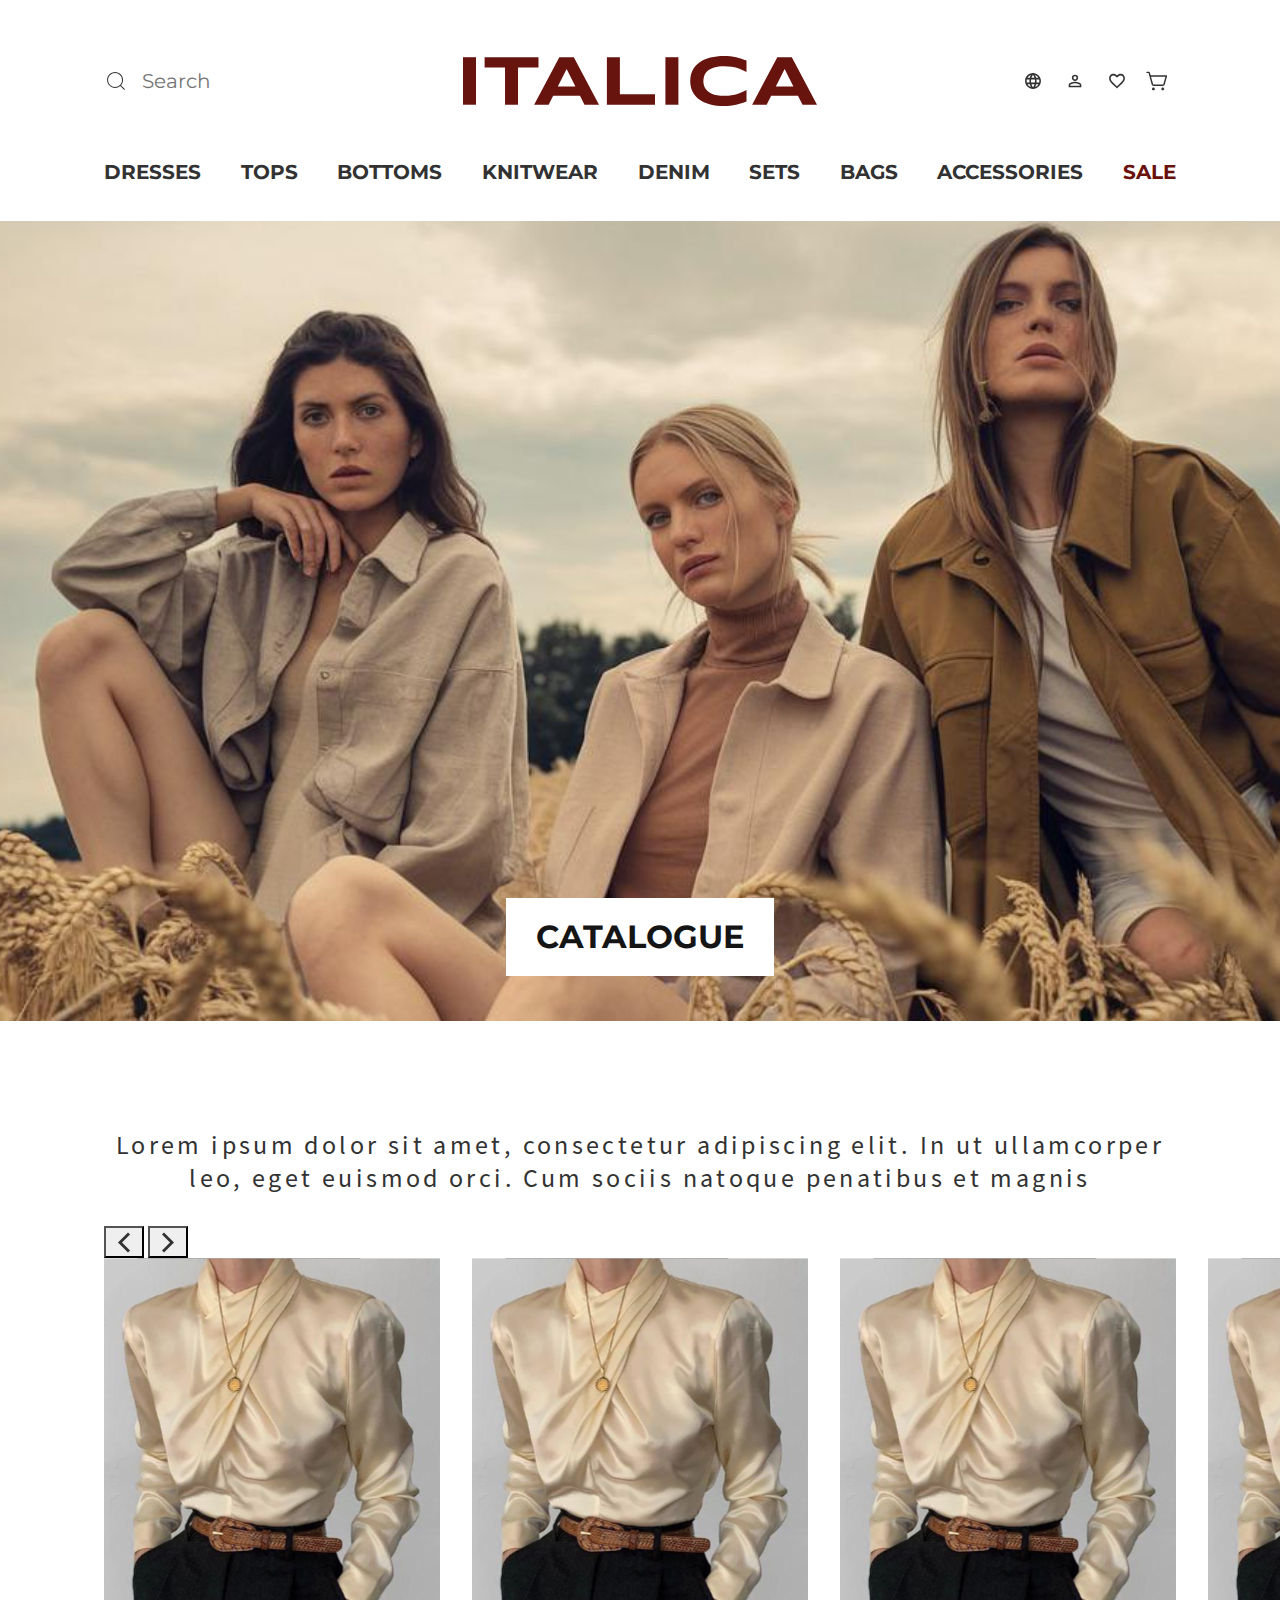
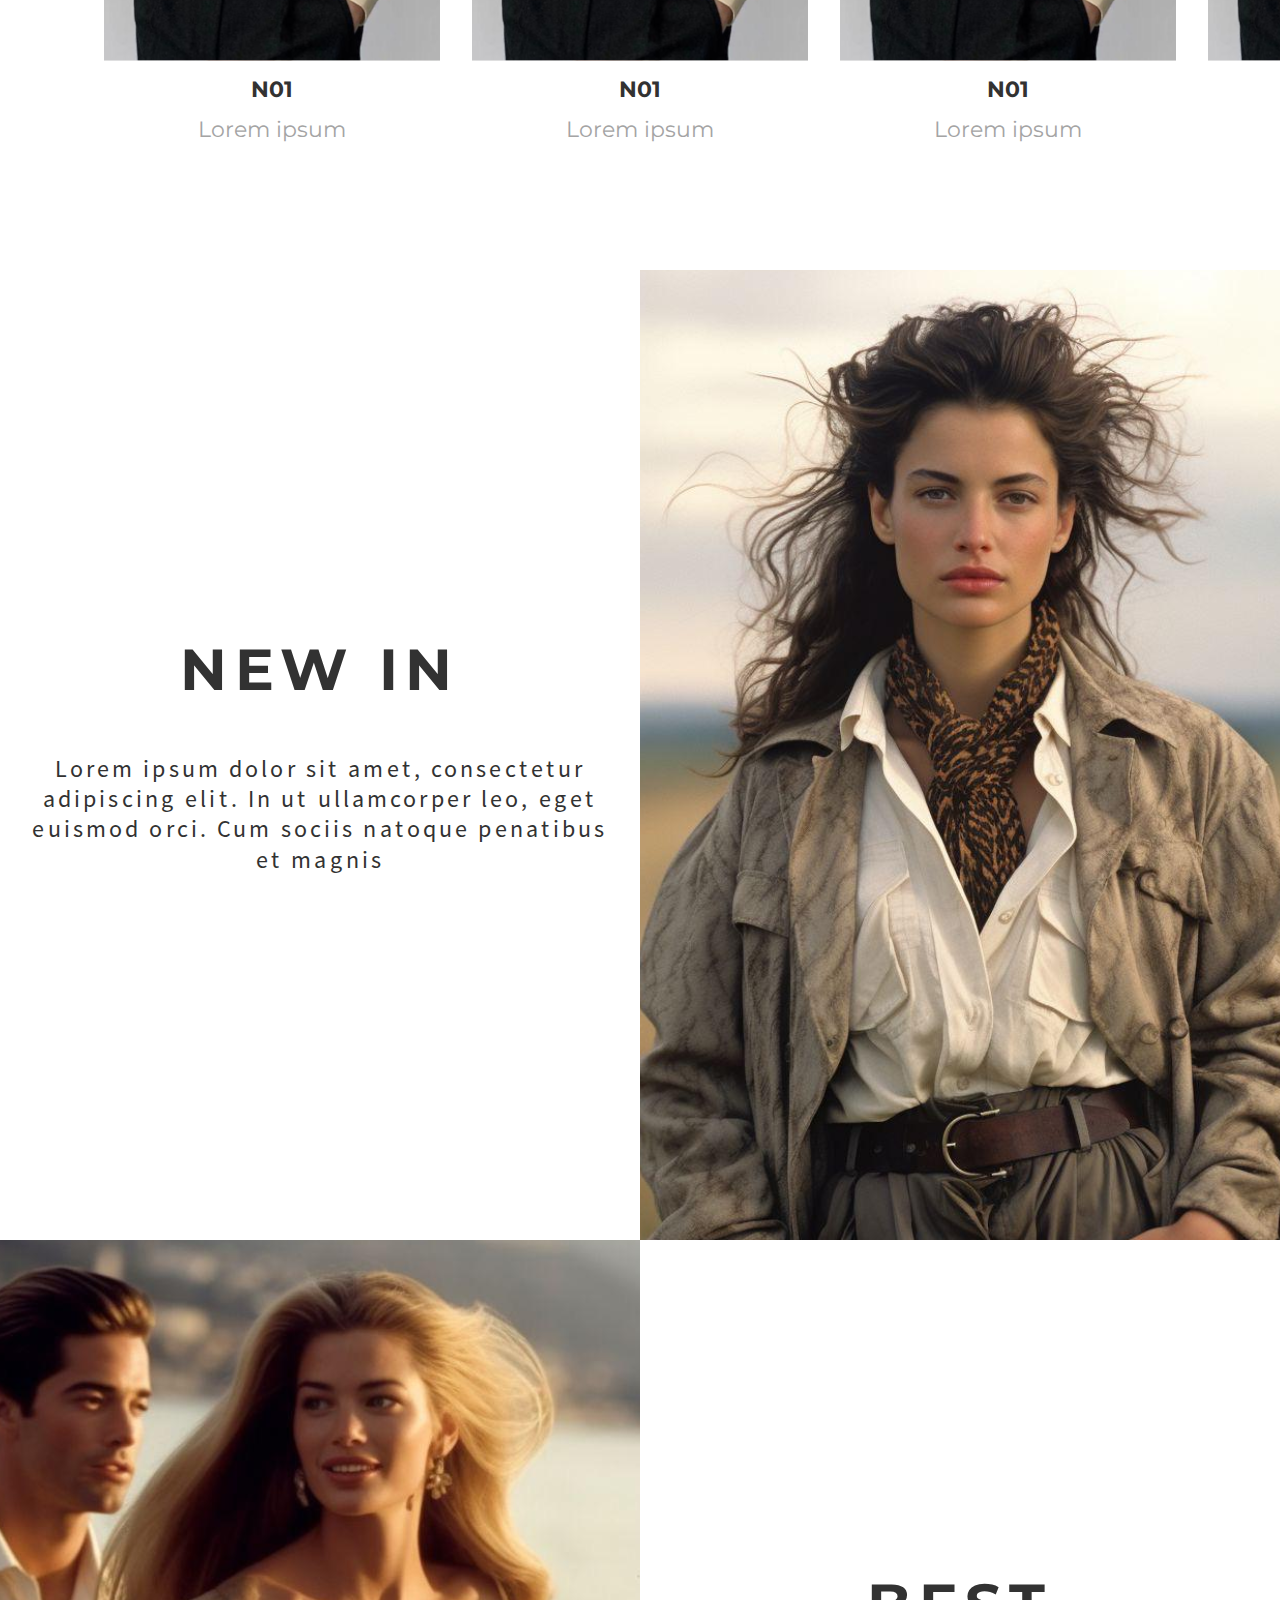
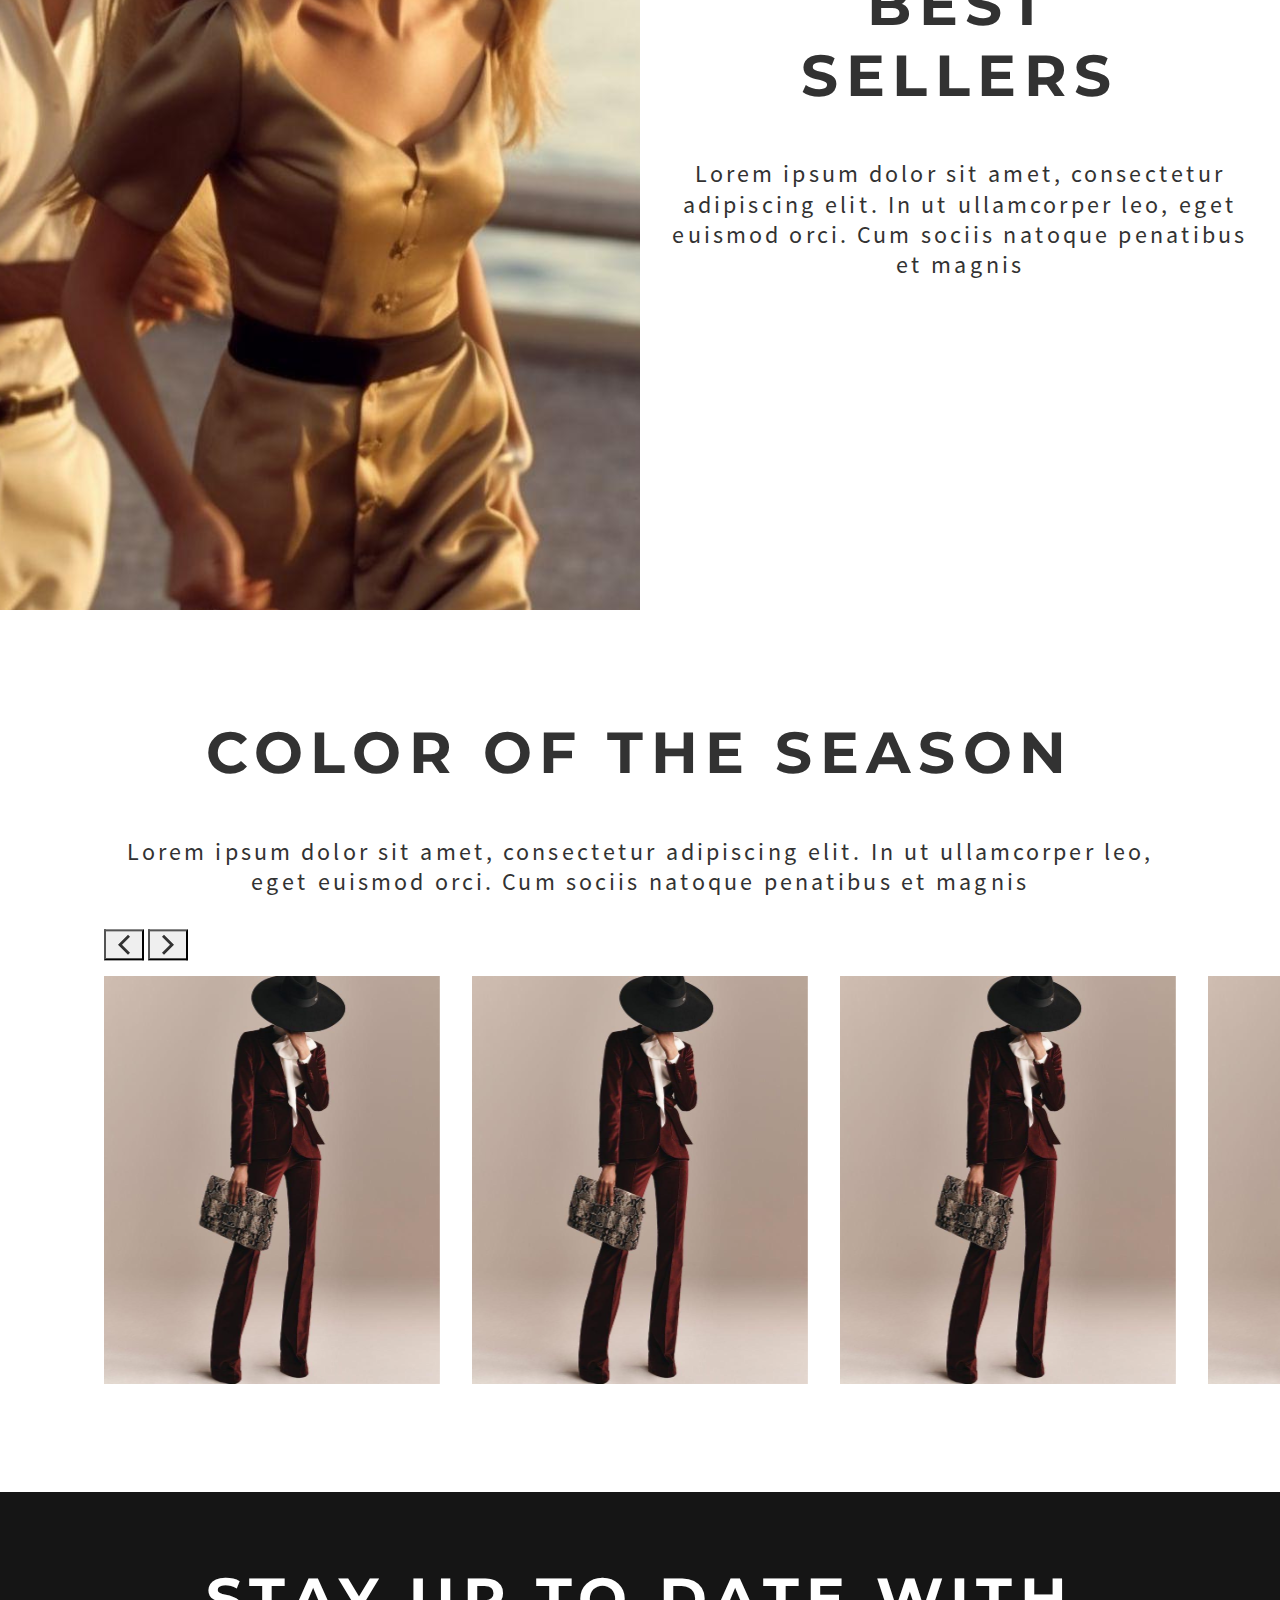
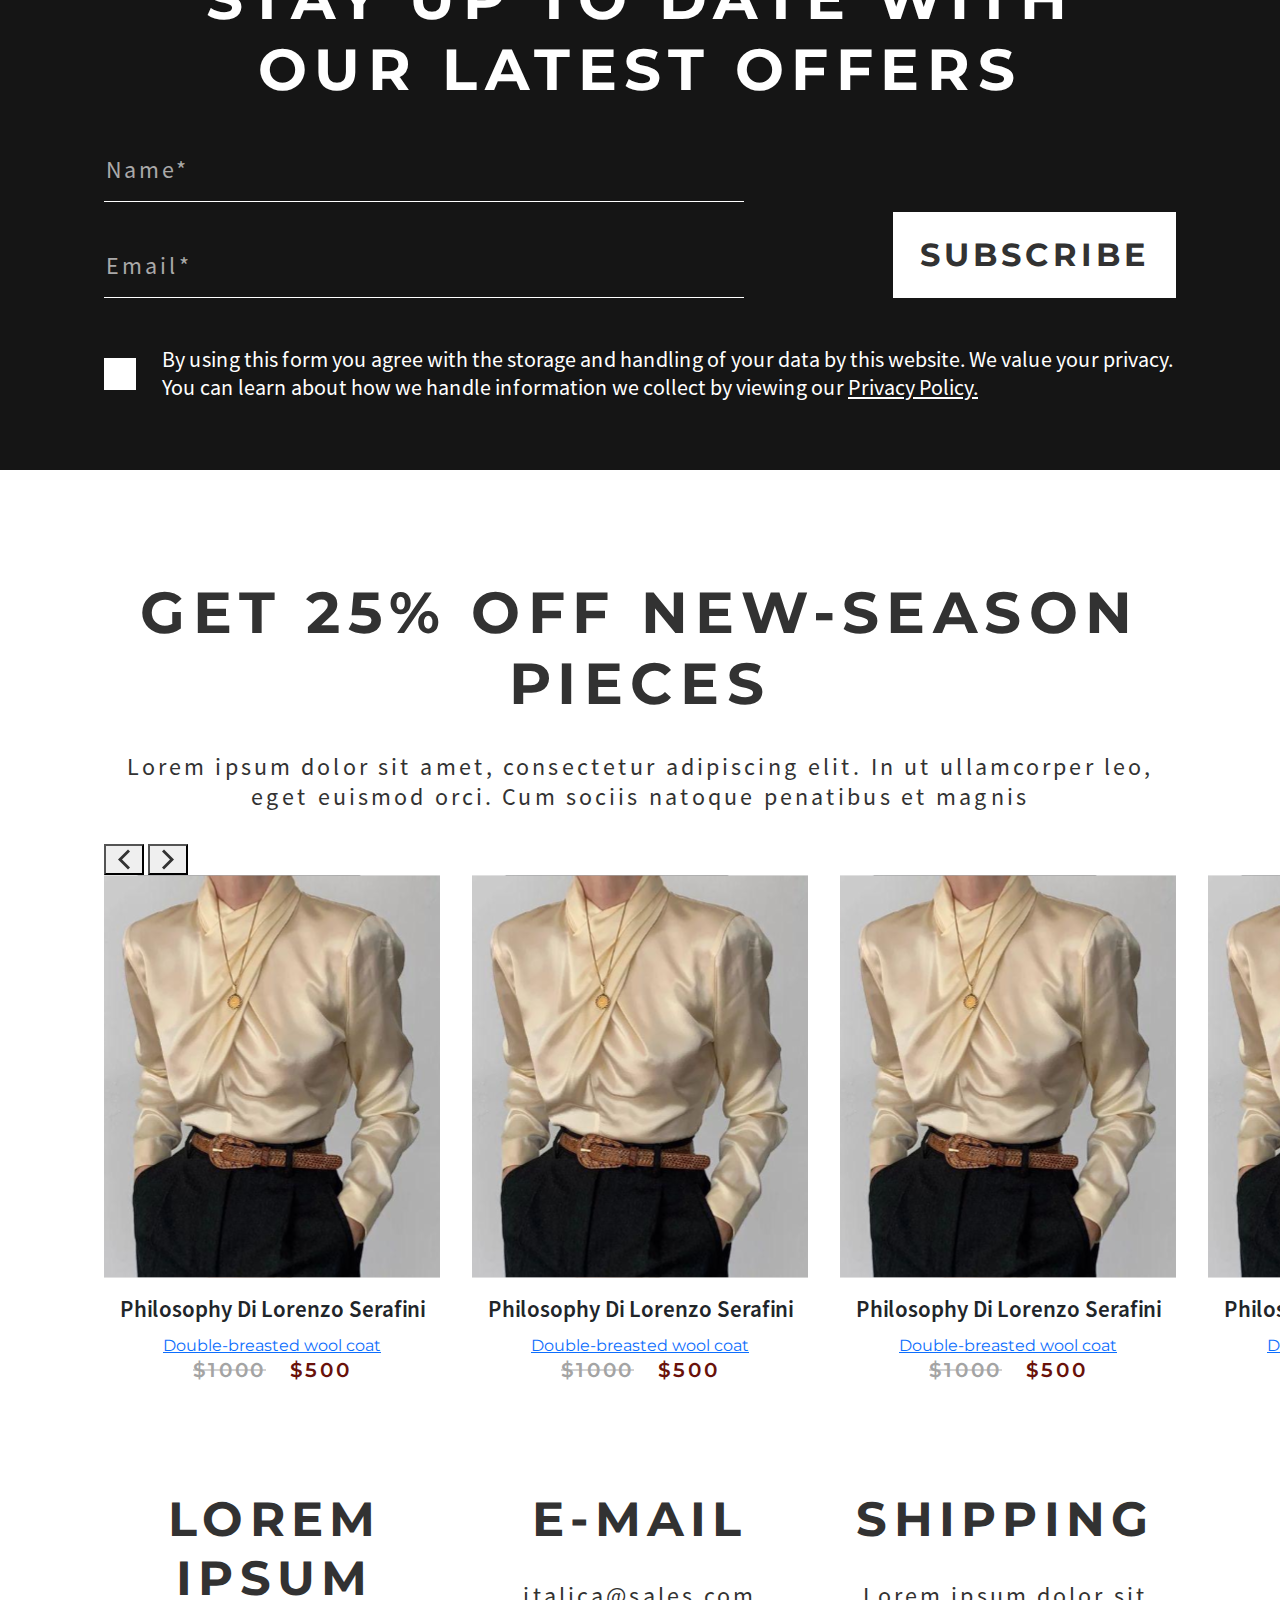
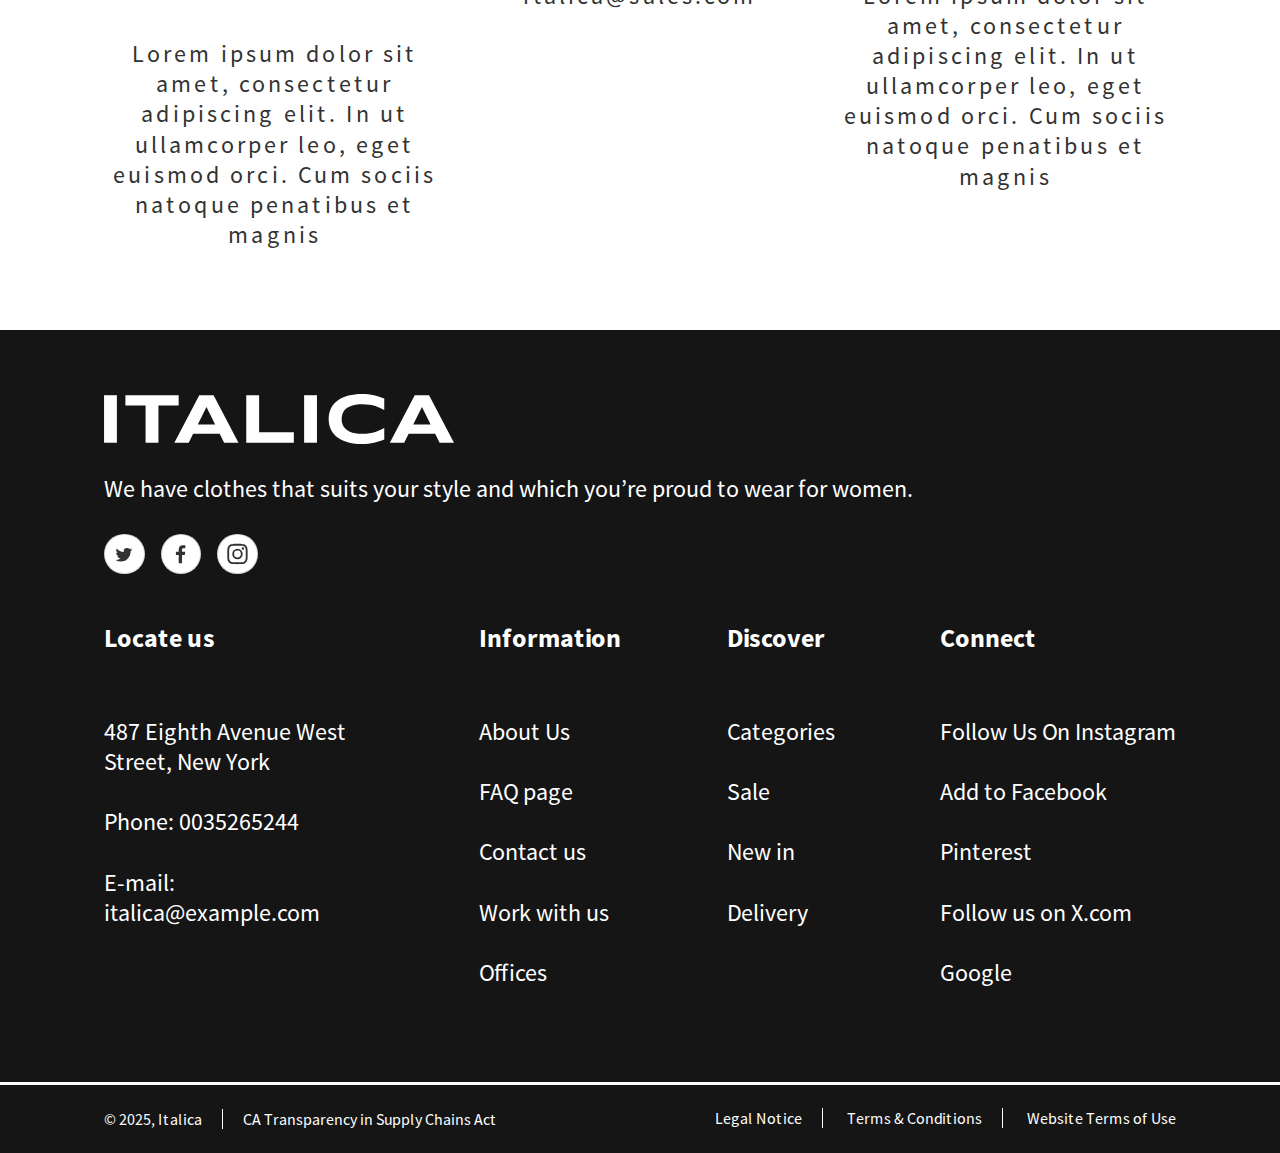
==== commit 937a4b22: "catalog" ====
--- a/index.html
+++ b/index.html
@@ -8,9 +8,20 @@
     <link href="https://cdn.jsdelivr.net/npm/bootstrap@5.3.3/dist/css/bootstrap.min.css" rel="stylesheet" integrity="sha384-QWTKZyjpPEjISv5WaRU9OFeRpok6YctnYmDr5pNlyT2bRjXh0JMhjY6hW+ALEwIH" crossorigin="anonymous">
     <link rel="stylesheet" href="assets/css/slick.css">
     <link rel="stylesheet" href="style.css">
+    <style>
+        .banner {
+            background-image: url('assets/img/banner.svg');
+        }
+        @media (max-width: 768px) {
+            .banner {
+                background-image: url('assets/img/banner-mob.svg');
+            }
+        }
+    </style>
   </head>
   <body>
     <!-- Content -->
+    <div class="page-filter"></div>
     <!--Head-->
     <head>
         <!--Nav-->
@@ -26,6 +37,11 @@
                                 <input type="text" placeholder="Search">
                             </form>
                         </div>
+                        <div class="nav-burger">
+                            <span></span>
+                            <span></span>
+                            <span></span>
+                        </div>
                     </div>
                     <div class="col top-nav-logo-wrapper">
                         <div class="top-nav-logo">
@@ -36,9 +52,26 @@
                     </div>
                     <div class="col top-nav-buttons-wrapper">
                         <div class="top-nav-buttons">
-                            <a href="#">
-                                <img src="assets/img/language.svg" alt="language">
-                            </a>
+                            <div href="#" class="lang-changer">
+                                <img class="lang-changer-planet"
+                                src="assets/img/language.svg" alt="language">
+                                <div class="languages-dropdown">
+                                    <a href="#">
+                                        <div class="languages-dropdown-item">
+                                            <img class="languages-dropdown-item-img"
+                                            src="assets/img/eng-flag.svg" alt="flag">
+                                            eng
+                                        </div>
+                                    </a>
+                                    <a href="#">
+                                        <div class="languages-dropdown-item">
+                                            <img class="languages-dropdown-item-img"
+                                            src="assets/img/span-flag.svg" alt="flag">
+                                            span
+                                        </div>
+                                    </a>
+                                </div>
+                            </div>
                             <a href="#">
                                 <img src="assets/img/Profile.svg" alt="profile">
                             </a>
@@ -87,12 +120,148 @@
                 </div>
             </div>
         </div>
+        <!--MobNav-->
+        <div class="mob-nav">
+            <div class="mob-nav-wrapper">
+                <div class="mob-nav-close">
+                    <svg xmlns="http://www.w3.org/2000/svg" width="42" height="42" fill="none" viewBox="0 0 42 42">
+                        <path fill="#151515" d="M33.25 11.217 30.782 8.75 21 18.532 11.217 8.75 8.75 11.217 18.532 21 8.75 30.782l2.467 2.468L21 23.468l9.782 9.782 2.468-2.468L23.468 21l9.782-9.783Z"/>
+                    </svg>                      
+                </div>
+                <div class="mob-nav-buttons">
+                    <div href="#" class="mob-search">
+                        <form>
+                            <button type="submit" class="mob-search-btn">
+                                <svg xmlns="http://www.w3.org/2000/svg" width="20" height="20" fill="none" viewBox="0 0 20 20">
+                                    <path fill="#323232" stroke="#323232" stroke-width=".8" d="M16.693 17.325c.383.383.975-.209.591-.584l-3.125-3.133a6.583 6.583 0 0 0 1.7-4.425A6.64 6.64 0 0 0 9.226 2.55a6.64 6.64 0 0 0-6.633 6.633 6.64 6.64 0 0 0 6.633 6.633c1.65 0 3.175-.608 4.342-1.616l3.125 3.125ZM3.425 9.183c0-3.2 2.609-5.8 5.8-5.8 3.2 0 5.8 2.6 5.8 5.8 0 3.2-2.6 5.8-5.8 5.8a5.81 5.81 0 0 1-5.8-5.8Z"/>
+                                </svg>
+                            </button> 
+                            <input type="text" class="mob-search-input" placeholder="Search">
+                        </form>                                              
+                    </div>
+                    <div href="#" class="mob-lang-changer">
+                        <img src="assets/img/language.svg" alt="language">
+                        <div class="languages-dropdown">
+                            <a href="#">
+                                <div class="languages-dropdown-item">
+                                    <img class="languages-dropdown-item-img"
+                                    src="assets/img/eng-flag.svg" alt="flag">
+                                    eng
+                                </div>
+                            </a>
+                            <a href="#">
+                                <div class="languages-dropdown-item">
+                                    <img class="languages-dropdown-item-img"
+                                    src="assets/img/span-flag.svg" alt="flag">
+                                    span
+                                </div>
+                            </a>
+                        </div>
+                    </div>
+                    <a href="#">
+                        <img src="assets/img/Profile.svg" alt="profile">
+                    </a>
+                </div>
+                <div class="mob-nav-items">
+                    <div class="mob-nav-item">
+                        <div class="mob-nav-item-main">
+                            <a href="#">Tops</a>
+                            <svg class="mob-nav-item-arrow" xmlns="http://www.w3.org/2000/svg" width="24" height="24" fill="none" viewBox="0 0 24 24">
+                                <path fill="#323232" d="m11.925 8.73-8.34 8.49-1.335-1.305 8.385-8.565a1.771 1.771 0 0 1 1.29-.585 1.695 1.695 0 0 1 1.275.585l8.55 8.55-1.32 1.335-8.505-8.505Z"/>
+                            </svg> 
+                        </div>
+                        <div class="mob-nav-item-dropdown">
+                            <a href="#">Tops</a>
+                            <a href="#">Tops</a>
+                            <a href="#">Tops</a>
+                        </div>                               
+                    </div>
+                    <div class="mob-nav-item">
+                        <div class="mob-nav-item-main">
+                            <a href="#">Knitwear</a>
+                            <svg class="mob-nav-item-arrow" xmlns="http://www.w3.org/2000/svg" width="24" height="24" fill="none" viewBox="0 0 24 24">
+                                <path fill="#323232" d="m11.925 8.73-8.34 8.49-1.335-1.305 8.385-8.565a1.771 1.771 0 0 1 1.29-.585 1.695 1.695 0 0 1 1.275.585l8.55 8.55-1.32 1.335-8.505-8.505Z"/>
+                            </svg> 
+                        </div>
+                        <div class="mob-nav-item-dropdown">
+                            <a href="#">Knitwear</a>
+                            <a href="#">Knitwear</a>
+                            <a href="#">Knitwear</a>
+                        </div>                               
+                    </div>
+                    <div class="mob-nav-item">
+                        <div class="mob-nav-item-main">
+                            <a href="#">Denim</a>
+                            <svg class="mob-nav-item-arrow" xmlns="http://www.w3.org/2000/svg" width="24" height="24" fill="none" viewBox="0 0 24 24">
+                                <path fill="#323232" d="m11.925 8.73-8.34 8.49-1.335-1.305 8.385-8.565a1.771 1.771 0 0 1 1.29-.585 1.695 1.695 0 0 1 1.275.585l8.55 8.55-1.32 1.335-8.505-8.505Z"/>
+                            </svg> 
+                        </div>
+                        <div class="mob-nav-item-dropdown">
+                            <a href="#">Denim</a>
+                            <a href="#">Denim</a>
+                            <a href="#">Denim</a>
+                        </div>                               
+                    </div>
+                    <div class="mob-nav-item">
+                        <div class="mob-nav-item-main">
+                            <a href="#">Sets</a>
+                            <svg class="mob-nav-item-arrow" xmlns="http://www.w3.org/2000/svg" width="24" height="24" fill="none" viewBox="0 0 24 24">
+                                <path fill="#323232" d="m11.925 8.73-8.34 8.49-1.335-1.305 8.385-8.565a1.771 1.771 0 0 1 1.29-.585 1.695 1.695 0 0 1 1.275.585l8.55 8.55-1.32 1.335-8.505-8.505Z"/>
+                            </svg> 
+                        </div>
+                        <div class="mob-nav-item-dropdown">
+                            <a href="#">Sets</a>
+                            <a href="#">Sets</a>
+                            <a href="#">Sets</a>
+                        </div>                               
+                    </div>
+                    <div class="mob-nav-item">
+                        <div class="mob-nav-item-main">
+                            <a href="#">Accessories</a>
+                            <svg class="mob-nav-item-arrow" xmlns="http://www.w3.org/2000/svg" width="24" height="24" fill="none" viewBox="0 0 24 24">
+                                <path fill="#323232" d="m11.925 8.73-8.34 8.49-1.335-1.305 8.385-8.565a1.771 1.771 0 0 1 1.29-.585 1.695 1.695 0 0 1 1.275.585l8.55 8.55-1.32 1.335-8.505-8.505Z"/>
+                            </svg> 
+                        </div>
+                        <div class="mob-nav-item-dropdown">
+                            <a href="#">Accessories</a>
+                            <a href="#">Accessories</a>
+                            <a href="#">Accessories</a>
+                        </div>                               
+                    </div>
+                    <div class="mob-nav-item">
+                        <div class="mob-nav-item-main">
+                            <a href="#">Bags</a>
+                            <svg class="mob-nav-item-arrow" xmlns="http://www.w3.org/2000/svg" width="24" height="24" fill="none" viewBox="0 0 24 24">
+                                <path fill="#323232" d="m11.925 8.73-8.34 8.49-1.335-1.305 8.385-8.565a1.771 1.771 0 0 1 1.29-.585 1.695 1.695 0 0 1 1.275.585l8.55 8.55-1.32 1.335-8.505-8.505Z"/>
+                            </svg> 
+                        </div>
+                        <div class="mob-nav-item-dropdown">
+                            <a href="#">Bags</a>
+                            <a href="#">Bags</a>
+                            <a href="#">Bags</a>
+                        </div>                               
+                    </div>
+                    <div class="mob-nav-item">
+                        <div class="mob-nav-item-main">
+                            <a href="#" class="colored">Sale</a>
+                            <svg class="mob-nav-item-arrow" xmlns="http://www.w3.org/2000/svg" width="24" height="24" fill="none" viewBox="0 0 24 24">
+                                <path fill="#323232" d="m11.925 8.73-8.34 8.49-1.335-1.305 8.385-8.565a1.771 1.771 0 0 1 1.29-.585 1.695 1.695 0 0 1 1.275.585l8.55 8.55-1.32 1.335-8.505-8.505Z"/>
+                            </svg> 
+                        </div>
+                        <div class="mob-nav-item-dropdown">
+                            <a href="#">Sale</a>
+                            <a href="#">Sale</a>
+                            <a href="#">Sale</a>
+                        </div>                               
+                    </div>
+                </div>
+            </div>
+        </div>
     </head>
     <!--Main-->
     <main>
         <!--Banner-->
-        <section class="banner"
-        style="background-image: url('assets/img/banner.svg');">
+        <section class="banner">
             <div class="container">
                 <div class="banner-content">
                     <a href="#">
@@ -166,30 +335,52 @@
         <!--Blocks-->
         <section class="blocks">
             <div class="blocks-item row">
-                <div class="col-6">
+                <div class="col-12 col-md-6">
                     <div class="blocks-text">
                         <h2>NEW IN</h2>
                         <p>Lorem ipsum dolor sit amet, consectetur adipiscing elit. In ut ullamcorper leo, eget euismod orci. Cum sociis natoque penatibus et magnis</p>
                     </div>
                 </div>
-                <div class="col-6">
+                <div class="col-12 col-md-6">
                     <div class="blocks-image"
                     style="background: url(assets/img/block1.svg);">
                     </div>
                 </div>
             </div>
             <div class="blocks-item row">
-                <div class="col-6">
+                <div class="col-12 col-md-6">
                     <div class="blocks-image"
                     style="background: url(assets/img/block2.svg);">
                     </div>
                 </div>
-                <div class="col-6">
+                <div class="col-12 col-md-6">
                     <div class="blocks-text">
                         <h2>BEST <br> SELLERS</h2>
                         <p>Lorem ipsum dolor sit amet, consectetur adipiscing elit. In ut ullamcorper leo, eget euismod orci. Cum sociis natoque penatibus et magnis</p>
                     </div>
                 </div>     
+            </div>
+        </section>
+        <!--Blocks-MOB-->
+        <section class="blocks-mob">
+            <div class="block-mob-img" style="background: url(assets/img/block1-mob.svg);">
+                <a href="#">
+                    <button class="block-mob-btn">
+                        NEW IN
+                    </button>
+                </a>
+            </div>
+            <div class="block-mob-text">
+                <div class="container">
+                    <p>Lorem ipsum dolor sit amet, consectetur adipiscing elit. In ut ullamcorper leo, eget euismod orci. Cum sociis natoque penatibus et magnis</p>
+                </div>
+            </div>
+            <div class="block-mob-img" style="background: url(assets/img/block2-mob.svg);">
+                <a href="#">
+                    <button class="block-mob-btn">
+                        BEST SELLERS
+                    </button>
+                </a>
             </div>
         </section>
         <!--Season-->
@@ -286,7 +477,7 @@
                                 <a href="#"></a>
                             </div>
                             <h3>Philosophy Di Lorenzo Serafini</h3>
-                            <p>double-breasted wool coat</p>
+                            <a href="#">Double-breasted wool coat</a>
                             <div class="sales-slide-price">
                                 <span class="sales-slide-price-1">$1000</span>
                                 <span class="sales-slide-price-2">$500</span>
@@ -298,7 +489,7 @@
                                 <a href="#"></a>
                             </div>
                             <h3>Philosophy Di Lorenzo Serafini</h3>
-                            <p>double-breasted wool coat</p>
+                            <a href="#">Double-breasted wool coat</a>
                             <div class="sales-slide-price">
                                 <span class="sales-slide-price-1">$1000</span>
                                 <span class="sales-slide-price-2">$500</span>
@@ -310,7 +501,7 @@
                                 <a href="#"></a>
                             </div>
                             <h3>Philosophy Di Lorenzo Serafini</h3>
-                            <p>double-breasted wool coat</p>
+                            <a href="#">Double-breasted wool coat</a>
                             <div class="sales-slide-price">
                                 <span class="sales-slide-price-1">$1000</span>
                                 <span class="sales-slide-price-2">$500</span>
@@ -322,7 +513,7 @@
                                 <a href="#"></a>
                             </div>
                             <h3>Philosophy Di Lorenzo Serafini</h3>
-                            <p>double-breasted wool coat</p>
+                            <a href="#">Double-breasted wool coat</a>
                             <div class="sales-slide-price">
                                 <span class="sales-slide-price-1">$1000</span>
                                 <span class="sales-slide-price-2">$500</span>
@@ -334,7 +525,7 @@
                                 <a href="#"></a>
                             </div>
                             <h3>Philosophy Di Lorenzo Serafini</h3>
-                            <p>double-breasted wool coat</p>
+                            <a href="#">Double-breasted wool coat</a>
                             <div class="sales-slide-price">
                                 <span class="sales-slide-price-1">$1000</span>
                                 <span class="sales-slide-price-2">$500</span>
@@ -361,7 +552,7 @@
                         </div>
                     </div>
                     <div class="col-xl-4">
-                        <div class="info-item">
+                        <div class="info-item" style="border: none;">
                             <h3>Shipping</h3>
                             <p>Lorem ipsum dolor sit amet, consectetur adipiscing elit. In ut ullamcorper leo, eget euismod orci. Cum sociis natoque penatibus et magnis</p>
                         </div>  
@@ -379,21 +570,21 @@
                     <p>We have clothes that suits your style and which you’re proud to wear for women.</p>
                     <div class="footer-buttons">
                         <a href="#">
-                            <div class="footer-button">
+                            <div class="footer-button footer-btn-1">
                                 <svg xmlns="http://www.w3.org/2000/svg" width="18" height="15" fill="none" viewBox="0 0 18 15">
                                     <path fill="#323232" d="M17.312 2.474a7.654 7.654 0 0 1-1.99.558c.698-.419 1.256-1.082 1.5-1.885a7.566 7.566 0 0 1-2.2.838A3.48 3.48 0 0 0 12.11.902a3.428 3.428 0 0 0-3.422 3.422c0 .28.035.524.105.769a9.784 9.784 0 0 1-7.089-3.597c-.28.524-.454 1.082-.454 1.711A3.42 3.42 0 0 0 2.786 6.07a4.04 4.04 0 0 1-1.572-.419v.035a3.45 3.45 0 0 0 2.759 3.387c-.28.07-.594.105-.908.105-.21 0-.454-.035-.664-.07.454 1.362 1.711 2.375 3.213 2.375-1.187.907-2.654 1.466-4.26 1.466-.28 0-.559 0-.803-.035a9.717 9.717 0 0 0 5.272 1.537c6.32 0 9.778-5.238 9.778-9.777V4.22a6.272 6.272 0 0 0 1.71-1.746Z"/>
                                 </svg>  
                             </div>                         
                         </a>
                         <a href="#">
-                            <div class="footer-button">
+                            <div class="footer-button footer-btn-2">
                                 <svg xmlns="http://www.w3.org/2000/svg" width="11" height="19" fill="none" viewBox="0 0 11 19">
                                     <path fill="#323232" d="M3.708 18.318v-8.293H.917V6.793h2.79V4.41c0-2.766 1.69-4.272 4.157-4.272 1.182 0 2.198.088 2.494.127v2.89l-1.711.001c-1.342 0-1.602.638-1.602 1.574v2.063h3.2l-.416 3.232H7.045v8.293H3.708Z"/>
                                 </svg>  
                             </div>                                
                         </a>
                         <a href="#">
-                            <div class="footer-button">
+                            <div class="footer-button footer-btn-3">
                                 <svg xmlns="http://www.w3.org/2000/svg" width="21" height="22" fill="none" viewBox="0 0 21 22">
                                     <path fill="#323232" d="M10.462 2.67c2.713 0 3.034.011 4.106.06a5.637 5.637 0 0 1 1.887.35 3.364 3.364 0 0 1 1.929 1.928c.224.605.342 1.243.35 1.887.048 1.072.059 1.394.059 4.107s-.01 3.034-.06 4.106a5.635 5.635 0 0 1-.349 1.887 3.364 3.364 0 0 1-1.929 1.929 5.638 5.638 0 0 1-1.887.35c-1.071.048-1.392.058-4.106.058-2.713 0-3.035-.01-4.106-.059a5.638 5.638 0 0 1-1.887-.35 3.366 3.366 0 0 1-1.929-1.928 5.636 5.636 0 0 1-.35-1.887c-.048-1.072-.059-1.393-.059-4.106s.01-3.035.06-4.107a5.637 5.637 0 0 1 .35-1.887A3.365 3.365 0 0 1 4.468 3.08a5.637 5.637 0 0 1 1.887-.35c1.072-.049 1.393-.06 4.106-.06Zm0-1.83c-2.758 0-3.105.01-4.19.06a7.46 7.46 0 0 0-2.467.473 4.977 4.977 0 0 0-1.799 1.172 4.978 4.978 0 0 0-1.173 1.8 7.46 7.46 0 0 0-.472 2.468C.312 7.896.3 8.243.3 11s.011 3.106.06 4.19a7.46 7.46 0 0 0 .473 2.467 4.977 4.977 0 0 0 1.172 1.8 4.978 4.978 0 0 0 1.8 1.172 7.46 7.46 0 0 0 2.468.472c1.084.049 1.43.061 4.189.061 2.76 0 3.106-.011 4.19-.06a7.46 7.46 0 0 0 2.467-.473 5.202 5.202 0 0 0 2.971-2.973c.296-.79.456-1.624.472-2.467.049-1.083.06-1.43.06-4.189 0-2.758-.011-3.105-.06-4.19a7.46 7.46 0 0 0-.473-2.467 4.978 4.978 0 0 0-1.172-1.8 4.978 4.978 0 0 0-1.8-1.172A7.46 7.46 0 0 0 14.651.9C13.567.85 13.22.84 10.461.84Z"/>
                                     <path fill="#323232" d="M10.464 5.785a5.218 5.218 0 1 0 0 10.436 5.218 5.218 0 0 0 0-10.436Zm0 8.605a3.387 3.387 0 1 1 0-6.774 3.387 3.387 0 0 1 0 6.774Zm5.423-7.593a1.22 1.22 0 1 0 0-2.439 1.22 1.22 0 0 0 0 2.44Z"/>
@@ -455,5 +646,6 @@
     <script src="https://cdn.jsdelivr.net/npm/bootstrap@5.3.3/dist/js/bootstrap.min.js" integrity="sha384-0pUGZvbkm6XF6gxjEnlmuGrJXVbNuzT9qBBavbLwCsOGabYfZo0T0to5eqruptLy" crossorigin="anonymous"></script>
     <script src="assets/js/slick.min.js"></script>
     <script src="assets/js/sliders.js"></script>
+    <script src="assets/js/nav.js"></script>
 </body>
 </html>--- a/style.css
+++ b/style.css
@@ -62,10 +62,69 @@
     font-style: normal;
 }
 /*Global*/
+input[type="number"]::-webkit-inner-spin-button, 
+input[type="number"]::-webkit-outer-spin-button {
+  -webkit-appearance: none;
+  margin: 0;
+}
+input[type="number"] {
+    -moz-appearance: textfield;
+}
+html {
+    overflow-x: hidden;
+}
 body {
+    overflow-x: hidden;
     font-family: 'Montserrat', sans-serif;
 }
-
+html.no-scroll {
+    overflow: hidden;
+}
+body.no-scroll {
+    overflow: hidden;
+}
+.page-filter {
+    width: 100%;
+    height: 100%;
+    position: fixed;
+    top: 0;
+    z-index: 999;
+    background: rgba(0, 0, 0, 0.5);
+    opacity: 0;
+    visibility: hidden;
+    transition: .3s;
+    pointer-events: none;
+}
+.page-filter.active {
+    display: block;
+    opacity: 1;
+    visibility: visible;
+    pointer-events: unset;
+}
+.slick-dots li {
+    list-style: none;
+}
+.slick-dots {
+    display: flex;
+    gap: 3px;
+    padding: 0;
+    position: absolute;
+    left: 50%;
+    transform: translateX(-50%);
+}
+.custom-dot {
+    width: 4px;
+    height: 4px;
+    background: #D6D6D6;
+    border-radius: 50%;
+    border: 0;
+    outline: 0;
+    cursor: pointer;
+    padding: 0;
+}
+.slick-active button{
+    background: #323232;
+}
 /*Nav*/
 .top-nav {
     background-color: #fff;
@@ -108,6 +167,7 @@
 .top-nav-buttons-wrapper {
     display: flex;
     justify-content: flex-end;
+    position: relative;
 }
 .top-nav-buttons {
     display: flex;
@@ -147,9 +207,212 @@
     font-weight: 700;
     color: #323232;
     font-size: 20px;
+    transition: .3s;
+}
+.cat-nav-item a:hover {
+    color: #69110A;
 }
 .cat-nav-item.colored a{
     color: #69110A;
+}
+.nav-burger {
+    width: 16px;
+    display: flex;
+    position: relative;
+    flex-direction: column;
+    display: none;
+}
+.nav-burger span {
+    height: 2px;
+    background: #151515;
+    width: 100%;
+    margin-bottom: 2px;
+}
+.nav-burger span:last-child {
+    margin-bottom: 0;
+}
+.mob-nav {
+    transform: translateY(-100%);
+    transition: .3s;
+    position: fixed;
+    top: 0;
+    left: 0;
+    width: 100%;
+    height: fit-content;
+    background: #fff;
+    z-index: 1000;
+}
+.mob-nav.active {
+    transform: translateY(0);
+}
+.mob-nav-close {
+    position: absolute;
+    top: 10px;
+    right: 8px;
+}
+.mob-nav-wrapper {
+    padding: 20px 16px;
+    padding-bottom: 32px;
+}
+.mob-nav-item {
+    width: 100%;
+    display: flex;
+    justify-content: space-between;
+    margin-bottom: 32px;
+    flex-wrap: wrap;
+}
+.mob-nav-item a {
+    font-family: 'SourceSansPro';
+    color: #323232;
+    font-size: 24px;
+    font-weight: 400;
+    line-height: 33.6px; 
+    text-decoration: none; 
+}
+.mob-nav-item a.colored {
+    color: #69110A;
+}
+.mob-nav-buttons {
+    display: flex;
+    align-items: center;
+    margin-bottom: 50px;
+}
+.mob-nav-buttons a {
+    text-decoration: none;
+    margin-right: 20px;
+    padding-bottom: 4px;
+    border-bottom: 1px solid #fff;
+}
+.mob-lang-changer {
+    padding-bottom: 4px;
+    position: relative;
+    border-bottom: 1px solid #fff;
+}
+.mob-search form {
+    display: flex;
+}
+.mob-search form input {
+    width: 100px;
+    margin-left: 8px;
+    border: 0;
+    outline: 0;
+    font-size: 13px;
+    border-bottom: 1px solid #A4A4A4;
+    transform: translateY(4px);
+}
+.mob-search-input {
+    display: none;
+}
+.mob-search-input.active {
+    display: block;
+}
+.mob-search {
+    display: flex;
+    align-items: center;
+    justify-content: space-between;
+    border-bottom: 1px solid #fff;
+    padding-bottom: 4px;
+    margin-right: 20px;
+}
+.mob-nav-item-dropdown {
+    max-height: 0;
+    opacity: 0;
+    visibility: hidden;
+    pointer-events: none;
+    overflow: hidden;
+    transition: max-height 0.3s ease, opacity 1s ease, visibility 1s ease;
+    display: flex;
+    flex-direction: column;
+    width: 100%;
+    padding-left: 16px;
+}
+.mob-nav-item-dropdown.active {
+    max-height: 1000px;
+    visibility: visible;
+    pointer-events: auto;
+    opacity: 1;
+}
+.mob-nav-item-main {
+    display: flex;
+    align-items: center;
+    justify-content: space-between;
+    width: 100%;
+}
+.mob-nav-item-arrow {
+    transition: .4s;
+}
+.mob-nav-item-arrow.active {
+    transform: rotate(180deg);
+}
+
+.languages-dropdown {
+    position: absolute;
+    display: flex;
+    flex-direction: column;
+    bottom: -50px;
+    opacity: 0;
+    visibility: hidden;
+    pointer-events: none;
+}
+.languages-dropdown-item-img{
+    width: 20px !important;
+    height: 20px !important;
+    margin: 0px !important;
+    margin-right: 4px !important;
+}
+.languages-dropdown a {
+    text-decoration: none;
+    background: transparent !important;
+}
+.languages-dropdown-item {
+    font-size: 16px;
+    font-weight: 400;
+    line-height: 22.4px;
+    color: #323232;
+    margin-bottom: 4px;
+    display: flex;
+    align-items: center;
+}
+.lang-changer {
+    transition: .3s;
+    border-radius: 8px;
+    cursor: pointer;
+}
+.lang-changer:hover .languages-dropdown{
+    opacity: 1;
+    visibility: visible;
+    pointer-events: unset;
+}
+.lang-changer:hover  {
+    background: #F4F4F4;
+}
+.mob-lang-changer {
+    margin-right: 20px;
+}
+.mob-lang-changer.active {
+    border-bottom: 1px solid #323232;
+}
+.mob-lang-changer.active .languages-dropdown{
+    opacity: 1;
+    visibility: visible;
+    pointer-events: unset;
+    bottom: -52px;
+}
+.mob-lang-changer .languages-dropdown-item {
+    margin-bottom: 2px;
+}
+.mob-lang-changer .languages-dropdown-item-img {
+    width: 13px !important;
+    height: 13px !important;
+}
+.languages-dropdown a {
+    padding-bottom: 0;
+}
+.mob-search button{
+    border: 0;
+    outline: 0;
+    background: transparent;
+    padding: 0;
 }
 /*Banner*/
 .banner {
@@ -285,7 +548,10 @@
     margin: 0;
     padding: 0;
 }
-.blocks-item .col-6{
+.blocks-mob {
+    display: none;
+}
+.blocks-item .col-12{
     padding: 0;
     margin: 0;
 }
@@ -531,11 +797,15 @@
     display: flex;
     justify-content: center;
     align-items: center;
-    border: 0 !important;
     outline: 0 !important;
     color: #323232;
-}
-
+    border: 3px solid #fff;
+    transition: .3s;
+}
+.offer-form-btn:hover {
+    background: #323232;
+    color: #fff;
+}
 /*Sales*/
 .sales {
     margin-bottom: 108px;
@@ -827,6 +1097,18 @@
     padding-right: 0;
 }
 
+
+/*Slider dots*/
+.products-slider .slick-dots {
+    bottom: 50px;
+}
+.season-slider .slick-dots {
+    bottom: -48px;
+}
+.sales-slider .slick-dots {
+    bottom: 64px;
+}
+
 /*Media Queries*/
 @media (min-width: 1920px) {
     .container{
@@ -965,4 +1247,401 @@
         max-width: 992px;
         padding: 0 16px;
     }
+    .products-slider {
+        padding: 0 58px;
+    }
+    .products-slide-image {
+        min-width: 399px;
+        height: 480px;
+    }
+    .products-slider-wrapper .products-next {
+        top: 200px;
+        right: 0;
+        z-index: 1;
+    }
+    .products-slider-wrapper .products-prev {
+        top: 200px;
+        left: 0;
+        z-index: 1;
+    }
+    .season-slider {
+        padding: 0 58px;
+    }
+    .season-slide-image {
+        min-width: 399px;
+        height: 485px;
+    }
+    .season-slider-wrapper .season-prev {
+        left: 0px;
+        z-index: 1;
+    }
+    .season-slider-wrapper .season-next {
+        right: 0px;
+        z-index: 1;
+    }
+    .sales-slide h3 {
+        font-size: 23px;
+    }
+    .sales-slider {
+        padding: 0 58px;
+    }
+    .sales-slide-image {
+        min-width: 399px;
+        height: 480px;
+    }
+    .sales-slider-wrapper .sales-next {
+        top: 200px;
+        right: 0;
+        z-index: 1;
+    }
+    .sales-slider-wrapper .sales-prev {
+        top: 200px;
+        left: 0;
+        z-index: 1;
+    }
+    .offer-form-btn {
+        position: relative;
+        margin-top: 32px;
+    }
+    .offer {
+        height: auto;
+    }
+    .offer-form-privacy p {
+        font-size: 20px;
+    }
+    .info-item {
+        margin-bottom: 64px;
+    }
+    .blocks-image {
+        height: 750px;
+    }
+    .info-item {
+        margin-bottom: 64px;
+        padding-bottom: 64px;
+        border-bottom: 1px solid #A4A4A4;
+    }
+}
+@media (max-width: 992px) {
+    .container {
+        max-width: 720px;
+    }
+    .nav-burger {
+        display: flex;
+    }
+    .top-nav-search {
+        display: none;
+    }
+    .top-nav-logo img {
+        width: 180px;
+    }
+    .top-nav-buttons a:nth-child(1) {
+        display: none;
+    }
+    .top-nav-buttons a:nth-child(2) {
+        display: none;
+    }
+    .top-nav {
+        padding-top: 0;
+        margin-bottom: 34px;
+    }
+    .cat-nav {
+        display: none;
+    }
+    .slick-arrow {
+        display: none !important; 
+    }
+
+    .products-slider {
+        padding: 0px;
+    }
+    .sales-slider {
+        padding: 0px;
+    }
+    .season-slider {
+        padding: 0px;
+    }
+    .products-slide-image {
+        min-width: 326px;
+        height: 390px;
+    }
+    .season-slide-image {
+        min-width: 326px;
+        height: 395px;
+    }
+    .sales-slide-image {
+        min-width: 326px;
+        height: 390px;
+    }
+    .blocks-image {
+        height: 550px;
+    }
+    .footer-col {
+        width: 50%;
+        margin-top: 64px;
+    }
+    .footer-first-col {
+        width: 100%;
+        margin-top: 0;
+    }
+    .footer-lower {
+        flex-wrap: wrap;
+        gap: 20px;
+    }
+    .info {
+        margin-bottom: 0;
+    }
+    .lang-changer {
+        display: none;
+    }
+}
+@media (max-width: 768px) {
+    .container  {
+        max-width: 100%;
+        padding: 0 14px;
+    }
+    .season-slider {
+        padding: 0px;
+        width: 332px;
+        margin: 0 auto;
+    }
+    .top-nav {
+        margin-bottom: 24px;
+    }
+    .banner {
+        height: 535px;
+    }
+    .banner-btn {
+        font-size: 16px;
+        line-height: 22.4px;
+    }
+    .banner {
+        margin-bottom: 80px;
+    }
+    .products-title p {
+        font-size: 14px;
+        line-height: 17.6px;
+        letter-spacing: 0.13em;
+    }
+    .products-slide-image {
+        min-width: 162px;
+        height: 195px;
+    }
+    .products-slider {
+        max-width: 332px;
+        margin: 0 auto;
+    }
+    .products-slide {
+        margin-right: 8px;
+    }
+    .season-slide-image {
+        min-width: 162px;
+        height: 251px;
+    }
+    .sales-slide-image {
+        min-width: 162px;
+        height: 195px;
+    }
+    .products-slide h3 {
+        font-size: 14px;
+        line-height: 21px;
+        margin-bottom: 7px;
+    }
+    .products-slide p {
+        font-size: 14px;
+        line-height: 21px;;
+    }
+    .products-slider .slick-dots {
+        bottom: 32px;
+    }
+    .products {
+        margin-bottom: 64px;
+    }
+    .blocks {
+        display: none;
+    }
+    .blocks-mob {
+        display: block;
+        margin-bottom: 64px;
+    }
+    .block-mob-img {
+        height: 593px;
+        background-position: center !important;
+        background-repeat: no-repeat !important;
+        background-size: cover !important;
+        display: flex;
+        align-items: flex-end;
+        justify-content: center;
+        padding-bottom: 95px;
+    }
+    .block-mob-text {
+        padding: 32px 0;
+        text-align: center;
+    }
+    .block-mob-text p {
+        margin-bottom: 0;
+    }
+    .block-mob-btn {
+        background: #fff;
+        color: #151515;
+        width: 130px;
+        height: 42px;
+        display: flex;
+        justify-content: center;
+        align-items: center;
+        text-transform: uppercase;
+        font-size: 14px;
+        font-weight: 700;
+        line-height: 19.6px;
+        border: 0;
+        outline: 0;
+    }
+    .block-mob-img a {
+        text-decoration: none;
+    }
+    .season-title h2 {
+        font-size: 32px;
+        font-weight: 700;
+        line-height: 39.01px;
+        letter-spacing: 0.13em;
+        margin-bottom: 24px;
+    }
+    .season-title p {
+        margin-bottom: 16px;
+        font-size: 14px;
+        font-weight: 400;
+        line-height: 17.6px;
+        letter-spacing: 0.13em;
+    }
+    .season-slide {
+        margin-right: 8px;
+    }
+    .season {
+        margin-bottom: 64px;
+    }
+    .offer h2 {
+        font-size: 32px;
+        font-weight: 700;
+        line-height: 39.01px;
+        letter-spacing: 0.13em;
+        text-align: center;
+        margin-bottom: 32px;
+    }
+    .offer-form-inputs input {
+        font-size: 22px;
+    }
+    .offer-form-btn {
+        width: 100%;
+        font-size: 20px;
+        font-weight: 700;
+        line-height: 28px;
+        height: 52px;
+        padding: 0;
+        letter-spacing: unset;
+    }
+    .offer-form-privacy p {
+        font-size: 14px;
+        font-weight: 400;
+        line-height: 17.6px;
+        margin-left: 14px;
+    }
+    .offer-form-privacy p a {
+        font-size: 14px;
+        font-weight: 400;
+        line-height: 17.6px;
+    }
+    .offer-form-inputs {
+        margin-bottom: 32px;
+    }
+    .offer {
+        padding: 48px 0;
+    }
+    .offer {
+        margin-bottom: 64px;
+    }
+    .sales {
+        display: none;
+    }
+    .info-item h3 {
+        font-size: 28px;
+        font-weight: 700;
+        line-height: 34.13px;
+        letter-spacing: 0.13em;
+        margin-bottom: 12px;
+    }
+    .info-item p {
+        font-size: 14px;
+        font-weight: 400;
+        line-height: 17.6px;
+    }
+    .info-item a {
+        font-size: 14px;
+        font-weight: 400;
+        line-height: 17.6px;
+    }
+    .info-item {
+        margin-bottom: 32px;
+        padding-bottom: 32px;
+    }
+    footer {
+        padding: 32px 0;
+        padding-bottom: 10px;
+    }
+    .footer-logo {
+        max-width: 168px;
+        margin-bottom: 14px;
+    }
+    .footer-col p {
+        font-size: 14px;
+        font-weight: 400;
+        line-height: 17.6px;
+        margin-bottom: 14px;
+    }
+    .footer-col {
+        margin-top: 32px;
+    }
+    .footer-first-col {
+        margin-top: 0;
+        margin-bottom: 0;
+    }
+    .footer-col h6 {
+        font-size: 20px;
+        font-weight: 700;
+        line-height: 24.38px;
+        margin-bottom: 12px;
+    }
+    .footer-col a {
+        font-size: 14px;
+        font-weight: 400;
+        line-height: 17.6px;
+        margin-bottom: 8px;
+    }
+    .footer-content-wrapper {
+        padding-bottom: 32px;
+    }
+    .footer-button {
+        width: 24px;
+        height: 24px;
+    }
+    .footer-button svg {
+        width: 50%;
+        height: 50%;
+    }
+    .footer-copy p {
+        font-size: 14px;
+        font-weight: 400;
+        line-height: 17.6px;
+    }
+    .footer-copy {
+        flex-wrap: wrap;
+        gap: 10px;
+    }
+    .footer-lower-links {
+        width: 90%;
+        gap: 10px;
+    }
+    .footer-lower-links a {
+        font-size: 14px;
+        font-weight: 400;
+        line-height: 17.6px;
+    }
 }